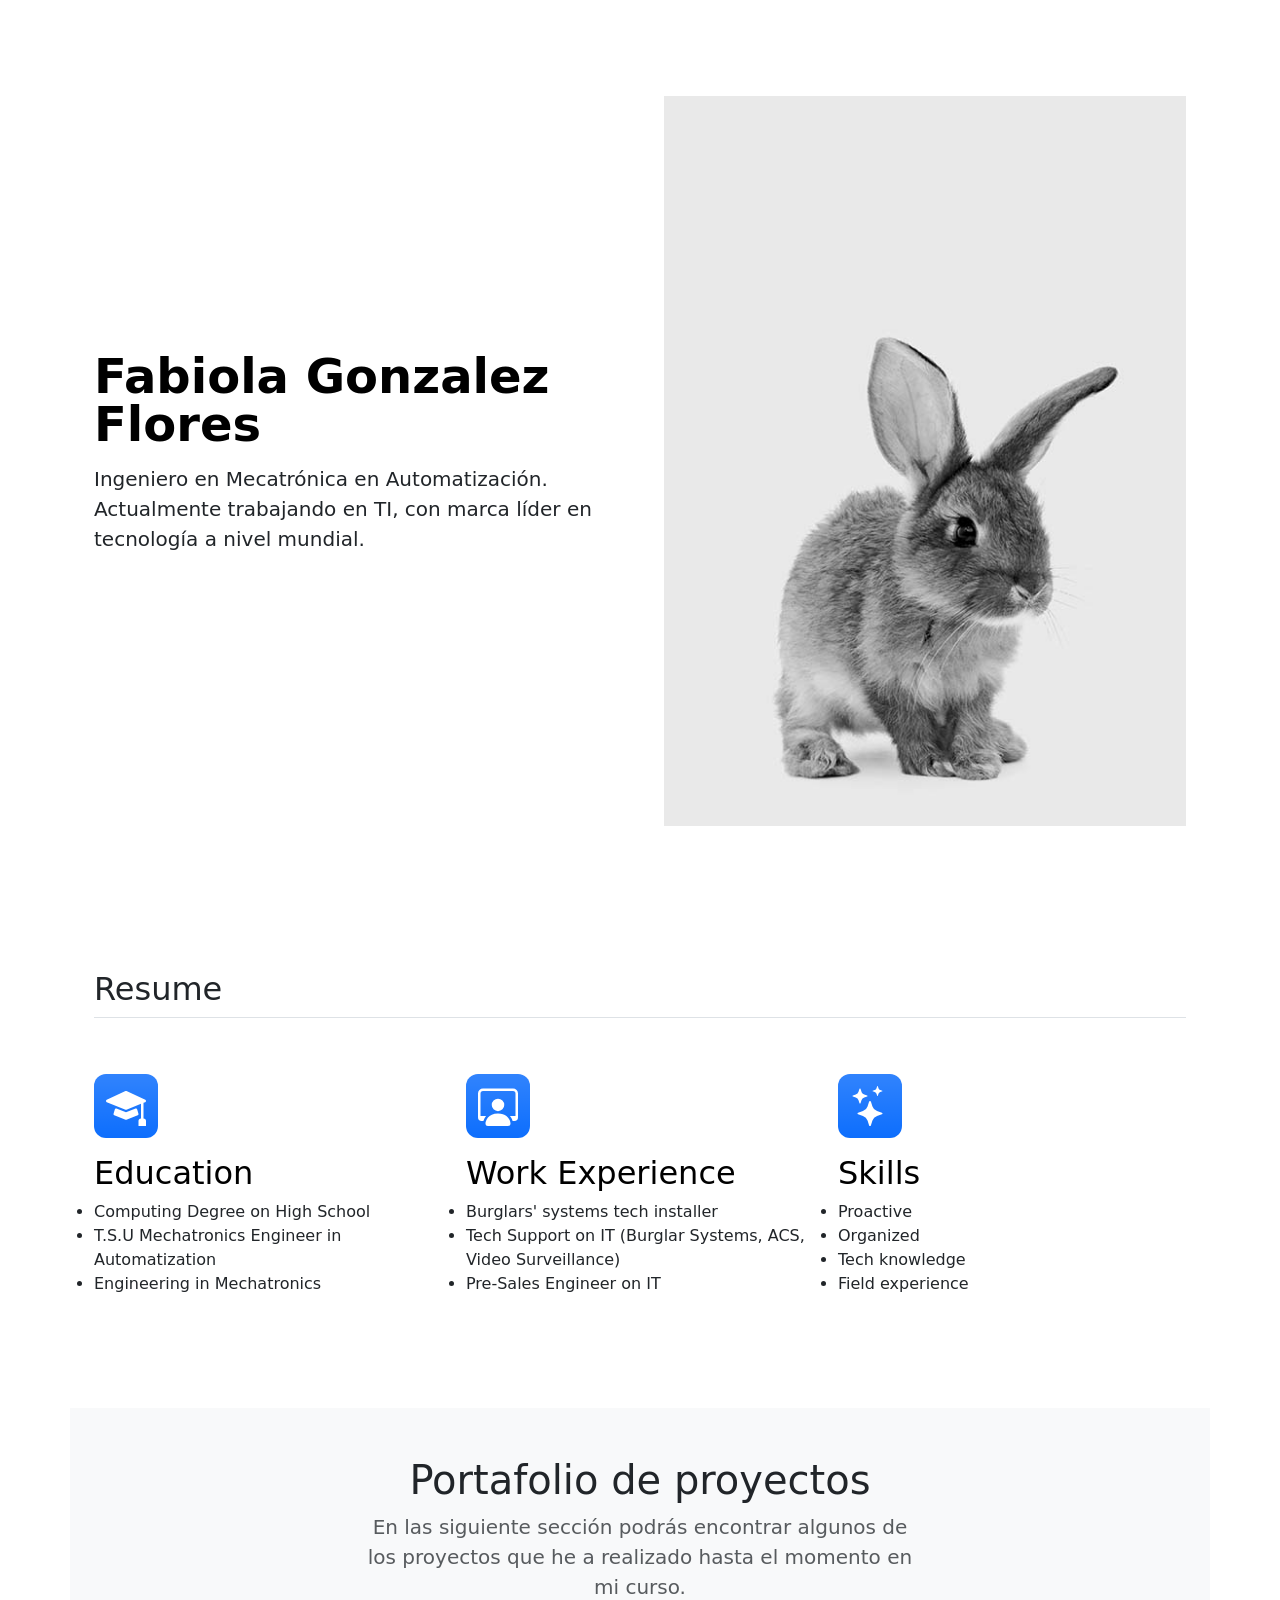
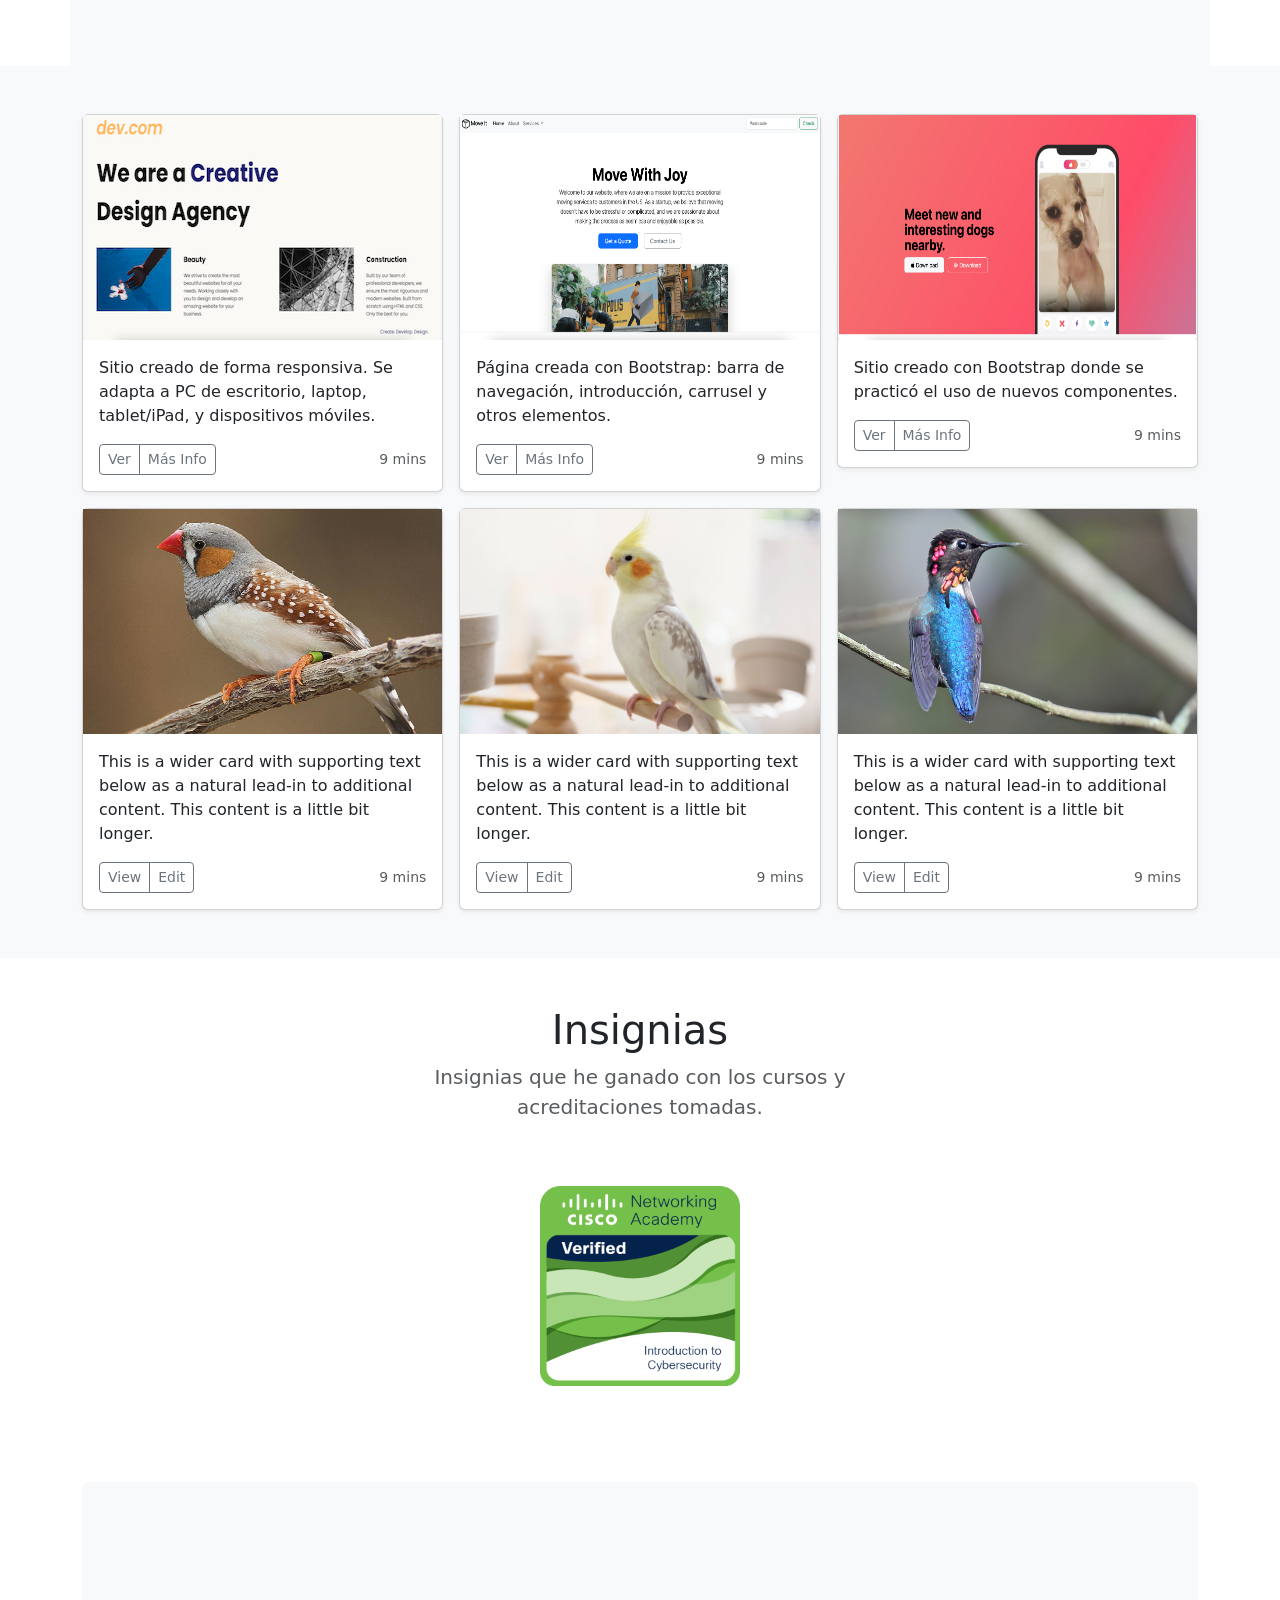
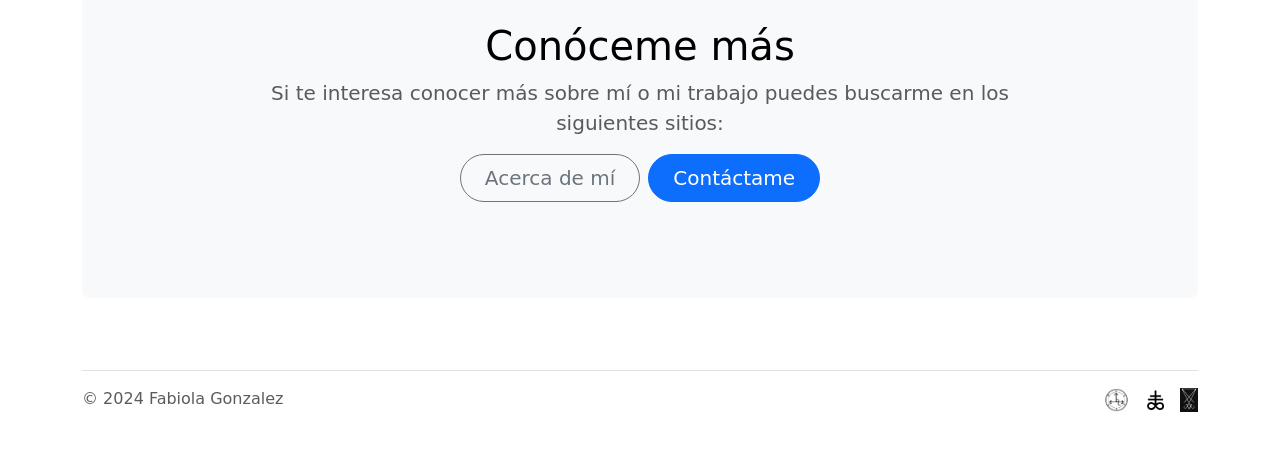
==== index.html @ 9c0a503d "Add files via upload" ====
<!DOCTYPE html>
<html lang="en">
<head>
    <meta charset="UTF-8">
    <meta name="viewport" content="width=device-width, initial-scale=1.0">
    <title>Personal Site</title>
    <link href="https://cdn.jsdelivr.net/npm/bootstrap@5.3.3/dist/css/bootstrap.min.css" rel="stylesheet" integrity="sha384-QWTKZyjpPEjISv5WaRU9OFeRpok6YctnYmDr5pNlyT2bRjXh0JMhjY6hW+ALEwIH" crossorigin="anonymous">
    <link rel="stylesheet" href="./style.css">
</head>
<body>
    <!--A hero section that provides a brief introduction to you and your background.-->
    <div class="container col-xxl-8 px-4 py-5">
        <div class="row flex-lg-row-reverse align-items-center g-5 py-5">
          <div class="col-10 col-sm-8 col-lg-6">
            <img src="./images/little bunny.jpeg" class="d-block mx-lg-auto img-fluid" alt="Bootstrap Themes" width="700" height="500" loading="lazy">
          </div>
          <div class="col-lg-6">
            <h1 class="display-5 fw-bold text-body-emphasis lh-1 mb-3">Fabiola Gonzalez Flores</h1>
            <p class="lead">Ingeniero en Mecatrónica en Automatización. Actualmente trabajando en TI, con marca líder en tecnología a nivel mundial.</p>
           </div>
        </div>
    </div>

    <!--A resume page that lists your education, work experience, skills, and other relevant information-->
    <div class="container px-4 py-5" id="featured-3">
        <h2 class="pb-2 border-bottom">Resume</h2>
        <div class="row g-4 py-5 row-cols-1 row-cols-lg-3">
          <div class="feature col">
            <div class="feature-icon d-inline-flex align-items-center justify-content-center text-bg-primary bg-gradient fs-2 mb-3">
              <svg xmlns="http://www.w3.org/2000/svg" height="40" fill="currentColor" class="bi bi-mortarboard-fill" viewBox="0 0 16 16">
                <path d="M8.211 2.047a.5.5 0 0 0-.422 0l-7.5 3.5a.5.5 0 0 0 .025.917l7.5 3a.5.5 0 0 0 .372 0L14 7.14V13a1 1 0 0 0-1 1v2h3v-2a1 1 0 0 0-1-1V6.739l.686-.275a.5.5 0 0 0 .025-.917z"/>
                <path d="M4.176 9.032a.5.5 0 0 0-.656.327l-.5 1.7a.5.5 0 0 0 .294.605l4.5 1.8a.5.5 0 0 0 .372 0l4.5-1.8a.5.5 0 0 0 .294-.605l-.5-1.7a.5.5 0 0 0-.656-.327L8 10.466z"/>
              </svg>
            </div>
            <h3 class="fs-2 text-body-emphasis">Education</h3>
            <ul>
              <li>Computing Degree on High School</li>
              <li>T.S.U Mechatronics Engineer in Automatization</li>
              <li>Engineering in Mechatronics</li>
            </ul>
          </div>
          <div class="feature col">
            <div class="feature-icon d-inline-flex align-items-center justify-content-center text-bg-primary bg-gradient fs-2 mb-3">
              <svg xmlns="http://www.w3.org/2000/svg" height="40" fill="currentColor" class="bi bi-person-workspace" viewBox="0 0 16 16">
                <path d="M4 16s-1 0-1-1 1-4 5-4 5 3 5 4-1 1-1 1zm4-5.95a2.5 2.5 0 1 0 0-5 2.5 2.5 0 0 0 0 5"/>
                <path d="M2 1a2 2 0 0 0-2 2v9.5A1.5 1.5 0 0 0 1.5 14h.653a5.4 5.4 0 0 1 1.066-2H1V3a1 1 0 0 1 1-1h12a1 1 0 0 1 1 1v9h-2.219c.554.654.89 1.373 1.066 2h.653a1.5 1.5 0 0 0 1.5-1.5V3a2 2 0 0 0-2-2z"/>
              </svg>
            </div>
            <h3 class="fs-2 text-body-emphasis">Work Experience</h3>
            <ul>
              <li>Burglars' systems tech installer</li>
              <li>Tech Support on IT (Burglar Systems, ACS, Video Surveillance)</li>
              <li>Pre-Sales Engineer on IT</li>
            </ul>
          </div>
          <div class="feature col">
            <div class="feature-icon d-inline-flex align-items-center justify-content-center text-bg-primary bg-gradient fs-2 mb-3">
              <svg xmlns="http://www.w3.org/2000/svg" height="40" fill="currentColor" class="bi bi-stars" viewBox="0 0 16 16">
                <path d="M7.657 6.247c.11-.33.576-.33.686 0l.645 1.937a2.89 2.89 0 0 0 1.829 1.828l1.936.645c.33.11.33.576 0 .686l-1.937.645a2.89 2.89 0 0 0-1.828 1.829l-.645 1.936a.361.361 0 0 1-.686 0l-.645-1.937a2.89 2.89 0 0 0-1.828-1.828l-1.937-.645a.361.361 0 0 1 0-.686l1.937-.645a2.89 2.89 0 0 0 1.828-1.828zM3.794 1.148a.217.217 0 0 1 .412 0l.387 1.162c.173.518.579.924 1.097 1.097l1.162.387a.217.217 0 0 1 0 .412l-1.162.387A1.73 1.73 0 0 0 4.593 5.69l-.387 1.162a.217.217 0 0 1-.412 0L3.407 5.69A1.73 1.73 0 0 0 2.31 4.593l-1.162-.387a.217.217 0 0 1 0-.412l1.162-.387A1.73 1.73 0 0 0 3.407 2.31zM10.863.099a.145.145 0 0 1 .274 0l.258.774c.115.346.386.617.732.732l.774.258a.145.145 0 0 1 0 .274l-.774.258a1.16 1.16 0 0 0-.732.732l-.258.774a.145.145 0 0 1-.274 0l-.258-.774a1.16 1.16 0 0 0-.732-.732L9.1 2.137a.145.145 0 0 1 0-.274l.774-.258c.346-.115.617-.386.732-.732z"/>
              </svg>
            </div>
            <h3 class="fs-2 text-body-emphasis">Skills</h3>
            <ul>
              <li>Proactive</li>
              <li>Organized</li>
              <li>Tech knowledge</li>
              <li>Field experience</li>
            </ul>
          </div>
        </div>
    </div>

    <!--A section that showcases any projects or work that you have done in the past.-->
    <section class="bg-body-tertiary py-5 text-center container">
        <div class="row">
          <div class="col-lg-6 col-md-8 mx-auto">
            <h1 class="fw-light">Portafolio de proyectos</h1>
            <p class="lead text-body-secondary">En las siguiente sección podrás encontrar algunos de los proyectos que he a realizado hasta el momento en mi curso.</p>
          </div>
        </div>
      </section>

      <div class="album py-5 bg-body-tertiary">
        
        <div class="container">
          <div class="row row-cols-1 row-cols-sm-2 row-cols-md-3 g-3">
            <div class="col">
              <div class="card shadow-sm">
                <img src="./images/project1.png" alt="website 1" height="225">
                <div class="card-body">
                  <p class="card-text">Sitio creado de forma responsiva. Se adapta a PC de escritorio, laptop, tablet/iPad, y dispositivos móviles.</p>
                  <div class="d-flex justify-content-between align-items-center">
                    <div class="btn-group">
                      <button type="button" class="btn btn-sm btn-outline-secondary"><a class="link-secondary link-underline-opacity-0" href="../8.4 Web Design Agency Project/index.html" target="_blank">Ver</a></button>
                      <button type="button" class="btn btn-sm btn-outline-secondary">Más Info</button>
                    </div>
                    <small class="text-body-secondary">9 mins</small>
                  </div>
                </div>
              </div>
            </div>
            <div class="col">
              <div class="card shadow-sm">
                <img src="./images/project2.png" alt="website 2" height="225">
                <div class="card-body">
                  <p class="card-text">Página creada con Bootstrap: barra de navegación, introducción, carrusel y otros elementos.</p>
                  <div class="d-flex justify-content-between align-items-center">
                    <div class="btn-group">
                      <button type="button" class="btn btn-sm btn-outline-secondary"><a class="link-secondary link-underline-opacity-0" href="../11.2 Bootstrap Components/index.html" target="_blank">Ver</a></button>
                      <button type="button" class="btn btn-sm btn-outline-secondary">Más Info</button>
                    </div>
                    <small class="text-body-secondary">9 mins</small>
                  </div>
                </div>
              </div>
            </div>
            <div class="col">
              <div class="card shadow-sm">
                <img src="./images/project3.png" alt="website 3" height="225">
                <div class="card-body">
                  <p class="card-text">Sitio creado con Bootstrap donde se practicó el uso de nuevos componentes.</p>
                  <div class="d-flex justify-content-between align-items-center">
                    <div class="btn-group">
                      <button type="button" class="btn btn-sm btn-outline-secondary"><a class="link-secondary link-underline-opacity-0" href="../11.3 TinDog Project/index.html" target="_blank">Ver</a></button>
                      <button type="button" class="btn btn-sm btn-outline-secondary">Más Info</button>
                    </div>
                    <small class="text-body-secondary">9 mins</small>
                  </div>
                </div>
              </div>
            </div>
    
            <div class="col">
              <div class="card shadow-sm">
                <img src="./images/birdie1.jpg" alt="little bird" height="225">
                <div class="card-body">
                  <p class="card-text">This is a wider card with supporting text below as a natural lead-in to additional content. This content is a little bit longer.</p>
                  <div class="d-flex justify-content-between align-items-center">
                    <div class="btn-group">
                      <button type="button" class="btn btn-sm btn-outline-secondary">View</button>
                      <button type="button" class="btn btn-sm btn-outline-secondary">Edit</button>
                    </div>
                    <small class="text-body-secondary">9 mins</small>
                  </div>
                </div>
              </div>
            </div>
            <div class="col">
              <div class="card shadow-sm">
                <img src="./images/birdie2.jpeg" alt="little bird pic 2" height="225">
                <div class="card-body">
                  <p class="card-text">This is a wider card with supporting text below as a natural lead-in to additional content. This content is a little bit longer.</p>
                  <div class="d-flex justify-content-between align-items-center">
                    <div class="btn-group">
                      <button type="button" class="btn btn-sm btn-outline-secondary">View</button>
                      <button type="button" class="btn btn-sm btn-outline-secondary">Edit</button>
                    </div>
                    <small class="text-body-secondary">9 mins</small>
                  </div>
                </div>
              </div>
            </div>
            <div class="col">
              <div class="card shadow-sm">
                <img src="./images/birdie3.jpeg" alt="little bird pic 3" height="225">
                <div class="card-body">
                  <p class="card-text">This is a wider card with supporting text below as a natural lead-in to additional content. This content is a little bit longer.</p>
                  <div class="d-flex justify-content-between align-items-center">
                    <div class="btn-group">
                      <button type="button" class="btn btn-sm btn-outline-secondary">View</button>
                      <button type="button" class="btn btn-sm btn-outline-secondary">Edit</button>
                    </div>
                    <small class="text-body-secondary">9 mins</small>
                  </div>
                </div>
              </div>
            </div>
          </div>
        </div>
      </div>


    <!--Badges-->
    <section class="pt-5 text-center container">
      <div class="row">
        <div class="col-lg-6 col-md-8 mx-auto">
          <h1 class="fw-light">Insignias</h1>
          <p class="lead text-body-secondary">Insignias que he ganado con los cursos y acreditaciones tomadas.</p>
        </div>
      </div>
    </section>

    <div class="container d-flex gap-2 justify-content-center py-5">
        <img src="./images/introduction-to-cybersecurity.png" alt="cybersecurity badge" height="200" class="px-3">
        <!--Example of original
        <span class="badge d-flex align-items-center p-1 pe-2 text-secondary-emphasis bg-secondary-subtle border border-secondary-subtle rounded-pill">
          <img class="rounded-circle me-1" width="24" height="24" src="https://github.com/mdo.png" alt="">Secondary
        </span>
        <span class="badge d-flex align-items-center p-1 pe-2 text-success-emphasis bg-success-subtle border border-success-subtle rounded-pill">
          <img class="rounded-circle me-1" width="24" height="24" src="https://github.com/mdo.png" alt="">Success
        </span>
        <span class="badge d-flex align-items-center p-1 pe-2 text-danger-emphasis bg-danger-subtle border border-danger-subtle rounded-pill">
          <img class="rounded-circle me-1" width="24" height="24" src="https://github.com/mdo.png" alt="">Danger
        </span>
        <span class="badge d-flex align-items-center p-1 pe-2 text-warning-emphasis bg-warning-subtle border border-warning-subtle rounded-pill">
          <img class="rounded-circle me-1" width="24" height="24" src="https://github.com/mdo.png" alt="">Warning
        </span>
        <span class="badge d-flex align-items-center p-1 pe-2 text-info-emphasis bg-info-subtle border border-info-subtle rounded-pill">
          <img class="rounded-circle me-1" width="24" height="24" src="https://github.com/mdo.png" alt="">Info
        </span>
        <span class="badge d-flex align-items-center p-1 pe-2 text-dark-emphasis bg-light-subtle border border-dark-subtle rounded-pill">
          <img class="rounded-circle me-1" width="24" height="24" src="https://github.com/mdo.png" alt="">Light
        </span>
        <span class="badge d-flex align-items-center p-1 pe-2 text-dark-emphasis bg-dark-subtle border border-dark-subtle rounded-pill">
          <img class="rounded-circle me-1" width="24" height="24" src="https://github.com/mdo.png" alt="">Dark
        </span>-->
      </div>
    <!--An about me section that provides additional information about you and your interests.-->
    <!--A contact me section that includes information for users to get in touch with you.-->
    <div class="container py-5">
        <div class="pb-5 text-center bg-body-tertiary rounded-3">
          <svg class="bi mt-4 mb-3" style="color: var(--bs-indigo);" width="100" height="100"><use xlink:href="#bootstrap"></use></svg>
          <h1 class="text-body-emphasis">Conóceme más</h1>
          <p class="col-lg-8 mx-auto fs-5 text-muted">
            Si te interesa conocer más sobre mí o mi trabajo puedes buscarme en los siguientes sitios:
          </p>
          <div class="d-inline-flex gap-2 mb-5">
            <a class="d-inline-flex align-items-center btn btn-outline-secondary btn-lg px-4 rounded-pill" type="button" href="./aboutme.html" target="_blank">
              Acerca de mí
            </a>
            <a class="btn btn-primary btn-lg px-4 rounded-pill" type="button" href="./contact.html" target="_blank">
              Contáctame
            </a>
          </div>
        </div>
      </div>
    
    <!--Footer-->
    <div class="container">
        <footer class="d-flex flex-wrap justify-content-between align-items-center py-3 my-4 border-top">
          <div class="col-md-4 d-flex align-items-center">
            <span class="mb-3 mb-md-0 text-body-secondary">© 2024 Fabiola Gonzalez</span>
          </div>
      
          <ul class="nav col-md-4 justify-content-end list-unstyled d-flex">
            <li class="ms-3"><a class="text-body-secondary" href="#"><img src="./images/lilith.jpeg" alt="" height="24"></a></li>
            <li class="ms-3"><a class="text-body-secondary" href="#"><img src="./images/leviathan.jpeg" alt="" height="24"></a></li>
            <li class="ms-3"><a class="text-body-secondary" href="#"><img src="./images/lucifer.jpeg" alt="" height="24"></a></li>
          </ul>
        </footer>
      </div>

    <script src="https://cdn.jsdelivr.net/npm/bootstrap@5.3.3/dist/js/bootstrap.bundle.min.js" integrity="sha384-YvpcrYf0tY3lHB60NNkmXc5s9fDVZLESaAA55NDzOxhy9GkcIdslK1eN7N6jIeHz" crossorigin="anonymous"></script>
</body>
</html>
---- style.css ----
.feature-icon {
    width: 4rem;
    height: 4rem;
    border-radius: .75rem;
}
.cover-container {
    max-width: 42em;
}
.nav-masthead .active {
    color: #fff;
    border-bottom-color: #fff;
}
.nav-masthead .nav-link + .nav-link {
    margin-left: 1rem;
}
.nav-masthead .nav-link {
    color: rgba(255, 255, 255, .5);
    border-bottom: .25rem solid transparent;
}
.fw-bold {
    font-weight: 700 !important;
}
ul {
    padding: 0%;
}

@media (max-width: 992px){
    .container {
      width: 820px;
      justify-content: center;
      grid-template-columns: 410px 410px;
    }
    .row {
        justify-content: center;
    }
    h1, h2, h3, p, li {
        text-align: center;
    }
    li {
        list-style: none;
    }
    .d-inline-flex {
        justify-content: center;
    }
  } 
  @media (max-width: 576px){
    .container {
      width: 500px;
      justify-content: center;
      grid-template-columns: 410px 410px;
    }
    .row {
        justify-content: center;
    }
    h1, h2, h3, p, li {
        text-align: center;
    }
    li {
        list-style: none;
    }
  } 
/*PENDIENTE
- EL LINK DE HOME
- JUSTIFICAR iconos
- contact me page
- about page
*/
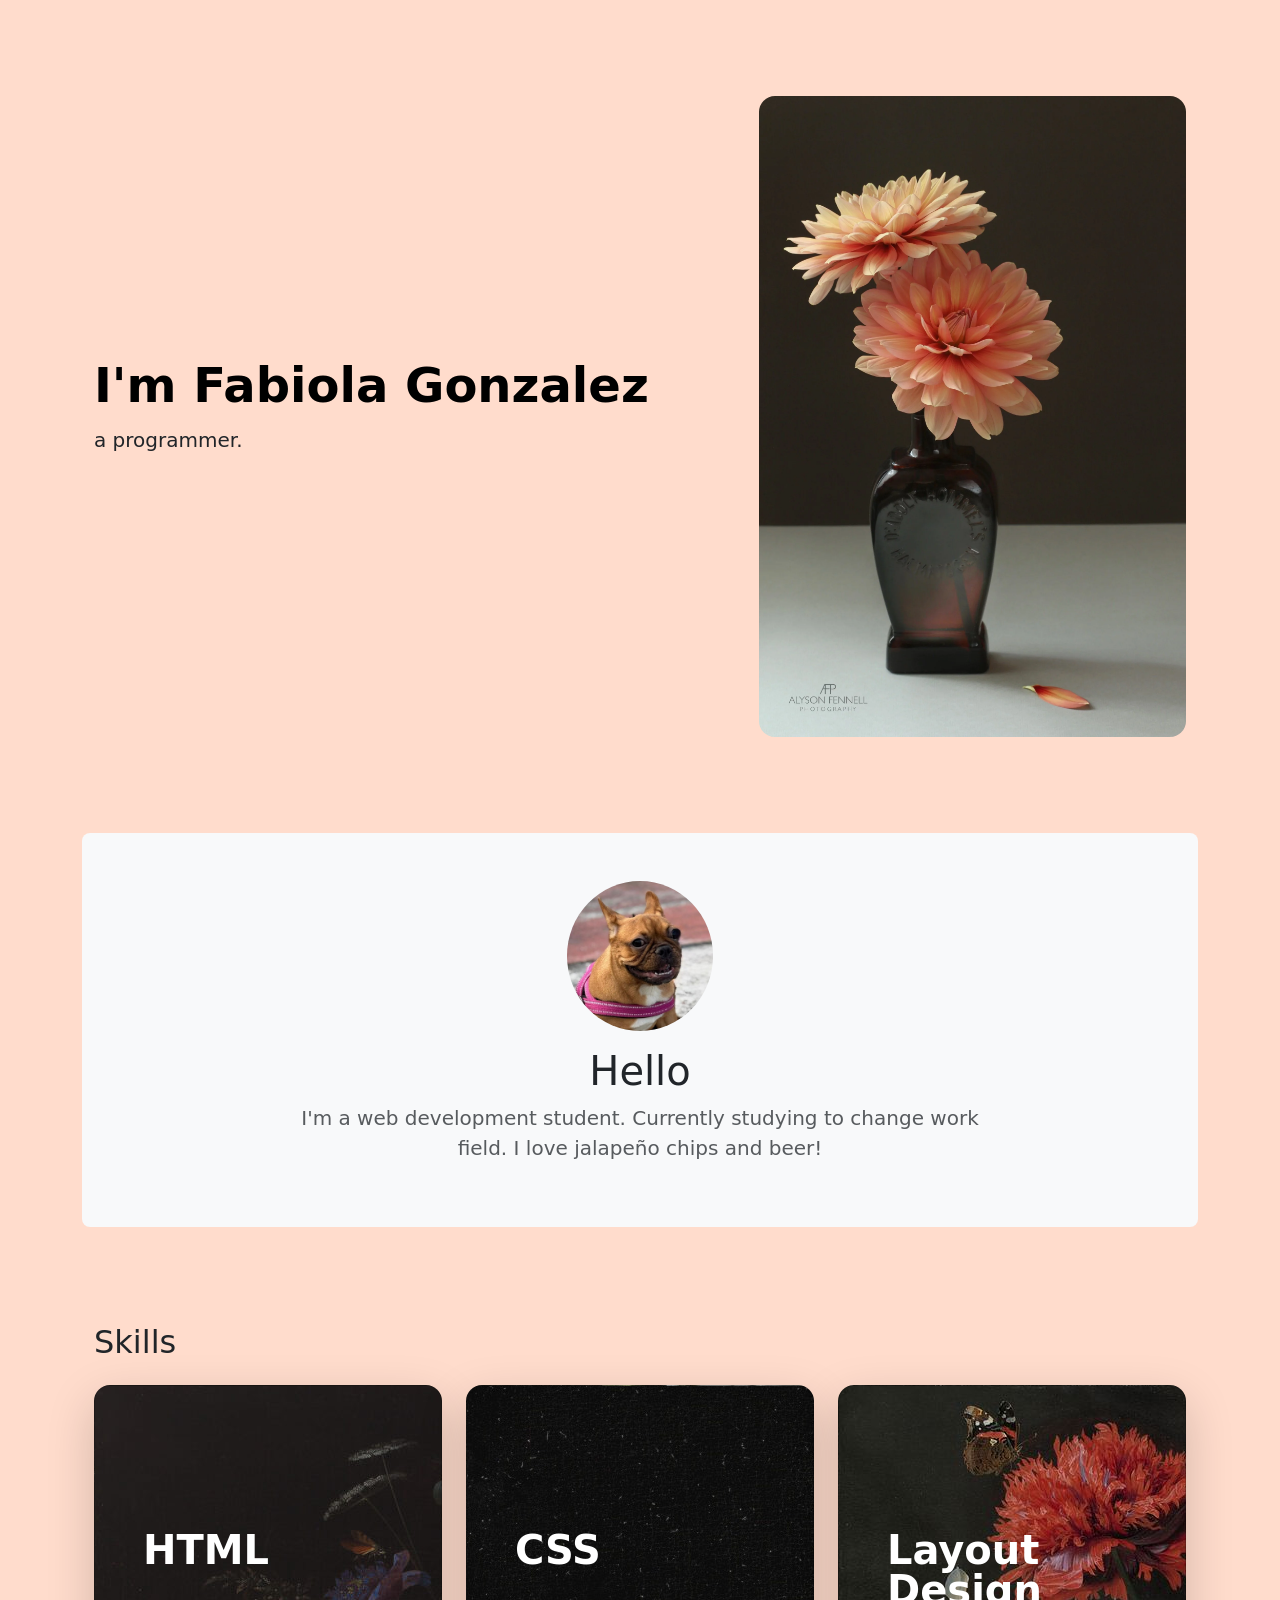
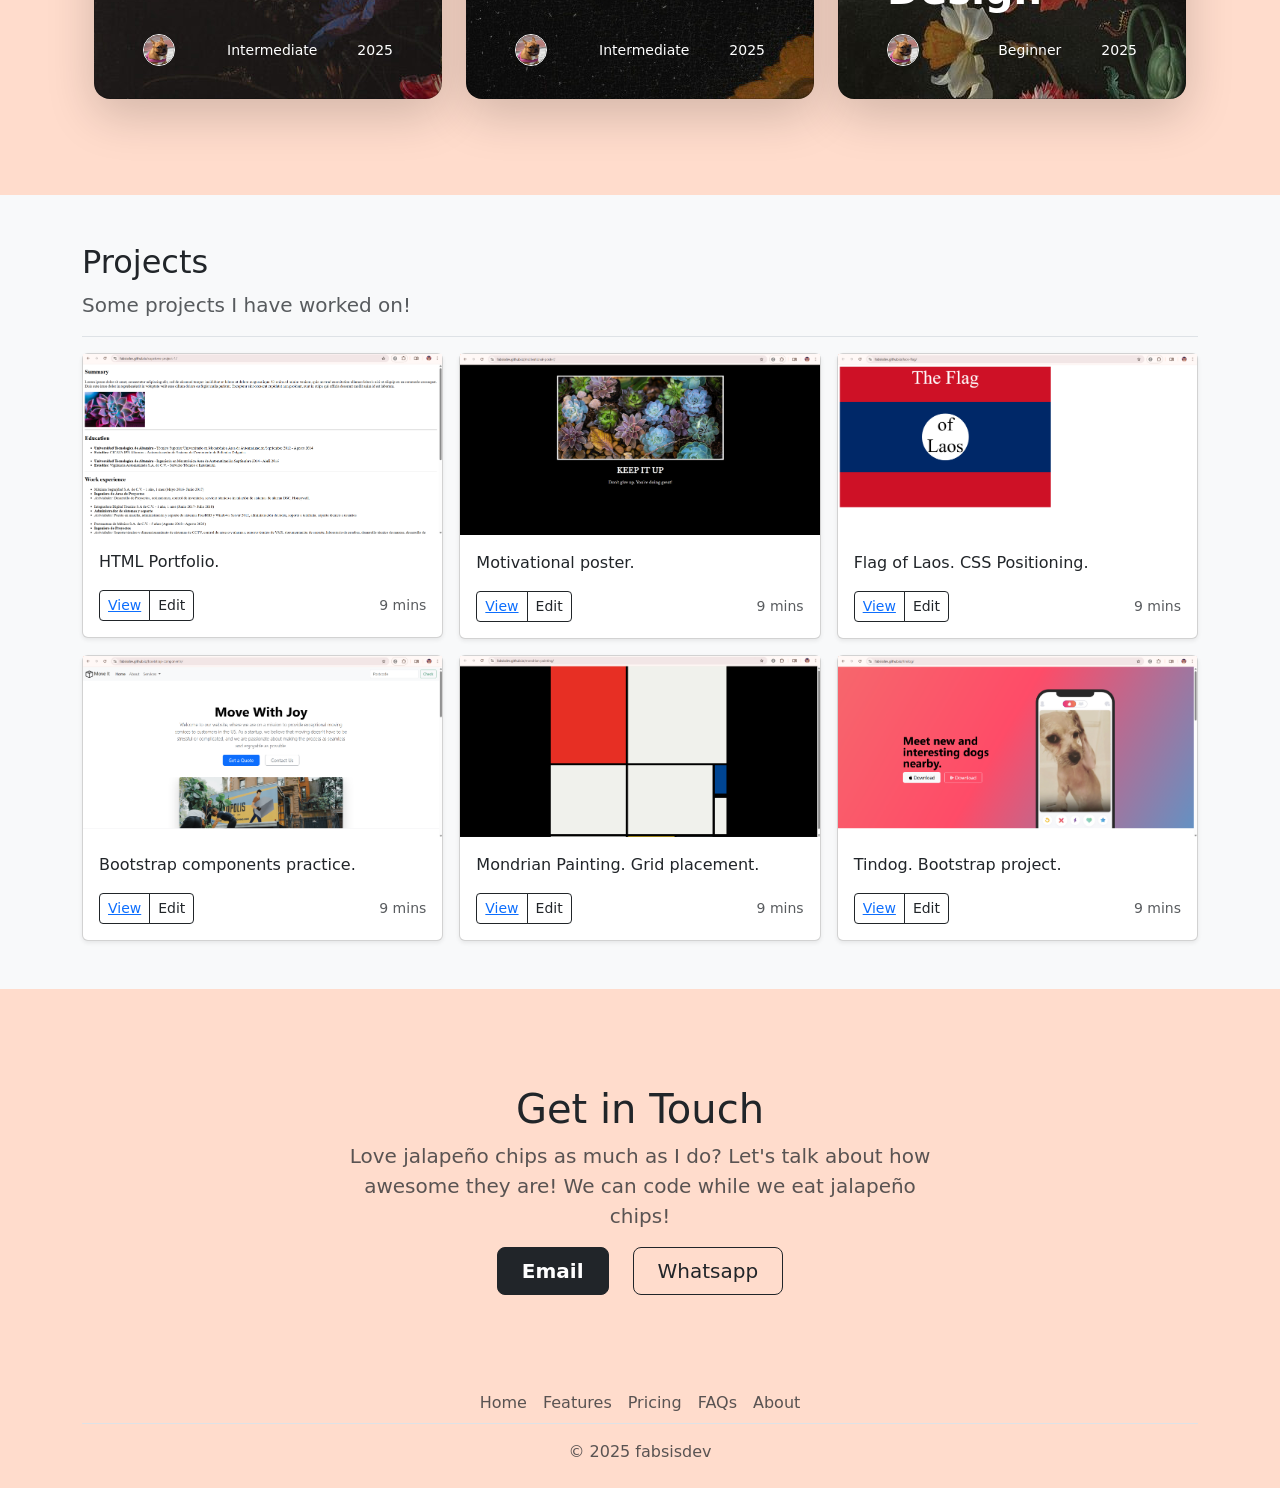
==== commit 0d490b19: "Add files via upload" ====
--- a/index.html
+++ b/index.html
@@ -1,255 +1,228 @@
-<!DOCTYPE html>
-<html lang="en">
-<head>
-    <meta charset="UTF-8">
-    <meta name="viewport" content="width=device-width, initial-scale=1.0">
-    <title>Personal Site</title>
-    <link href="https://cdn.jsdelivr.net/npm/bootstrap@5.3.3/dist/css/bootstrap.min.css" rel="stylesheet" integrity="sha384-QWTKZyjpPEjISv5WaRU9OFeRpok6YctnYmDr5pNlyT2bRjXh0JMhjY6hW+ALEwIH" crossorigin="anonymous">
-    <link rel="stylesheet" href="./style.css">
-</head>
-<body>
-    <!--A hero section that provides a brief introduction to you and your background.-->
-    <div class="container col-xxl-8 px-4 py-5">
-        <div class="row flex-lg-row-reverse align-items-center g-5 py-5">
-          <div class="col-10 col-sm-8 col-lg-6">
-            <img src="./images/little bunny.jpeg" class="d-block mx-lg-auto img-fluid" alt="Bootstrap Themes" width="700" height="500" loading="lazy">
-          </div>
-          <div class="col-lg-6">
-            <h1 class="display-5 fw-bold text-body-emphasis lh-1 mb-3">Fabiola Gonzalez Flores</h1>
-            <p class="lead">Ingeniero en Mecatrónica en Automatización. Actualmente trabajando en TI, con marca líder en tecnología a nivel mundial.</p>
-           </div>
-        </div>
-    </div>
-
-    <!--A resume page that lists your education, work experience, skills, and other relevant information-->
-    <div class="container px-4 py-5" id="featured-3">
-        <h2 class="pb-2 border-bottom">Resume</h2>
-        <div class="row g-4 py-5 row-cols-1 row-cols-lg-3">
-          <div class="feature col">
-            <div class="feature-icon d-inline-flex align-items-center justify-content-center text-bg-primary bg-gradient fs-2 mb-3">
-              <svg xmlns="http://www.w3.org/2000/svg" height="40" fill="currentColor" class="bi bi-mortarboard-fill" viewBox="0 0 16 16">
-                <path d="M8.211 2.047a.5.5 0 0 0-.422 0l-7.5 3.5a.5.5 0 0 0 .025.917l7.5 3a.5.5 0 0 0 .372 0L14 7.14V13a1 1 0 0 0-1 1v2h3v-2a1 1 0 0 0-1-1V6.739l.686-.275a.5.5 0 0 0 .025-.917z"/>
-                <path d="M4.176 9.032a.5.5 0 0 0-.656.327l-.5 1.7a.5.5 0 0 0 .294.605l4.5 1.8a.5.5 0 0 0 .372 0l4.5-1.8a.5.5 0 0 0 .294-.605l-.5-1.7a.5.5 0 0 0-.656-.327L8 10.466z"/>
-              </svg>
-            </div>
-            <h3 class="fs-2 text-body-emphasis">Education</h3>
-            <ul>
-              <li>Computing Degree on High School</li>
-              <li>T.S.U Mechatronics Engineer in Automatization</li>
-              <li>Engineering in Mechatronics</li>
-            </ul>
-          </div>
-          <div class="feature col">
-            <div class="feature-icon d-inline-flex align-items-center justify-content-center text-bg-primary bg-gradient fs-2 mb-3">
-              <svg xmlns="http://www.w3.org/2000/svg" height="40" fill="currentColor" class="bi bi-person-workspace" viewBox="0 0 16 16">
-                <path d="M4 16s-1 0-1-1 1-4 5-4 5 3 5 4-1 1-1 1zm4-5.95a2.5 2.5 0 1 0 0-5 2.5 2.5 0 0 0 0 5"/>
-                <path d="M2 1a2 2 0 0 0-2 2v9.5A1.5 1.5 0 0 0 1.5 14h.653a5.4 5.4 0 0 1 1.066-2H1V3a1 1 0 0 1 1-1h12a1 1 0 0 1 1 1v9h-2.219c.554.654.89 1.373 1.066 2h.653a1.5 1.5 0 0 0 1.5-1.5V3a2 2 0 0 0-2-2z"/>
-              </svg>
-            </div>
-            <h3 class="fs-2 text-body-emphasis">Work Experience</h3>
-            <ul>
-              <li>Burglars' systems tech installer</li>
-              <li>Tech Support on IT (Burglar Systems, ACS, Video Surveillance)</li>
-              <li>Pre-Sales Engineer on IT</li>
-            </ul>
-          </div>
-          <div class="feature col">
-            <div class="feature-icon d-inline-flex align-items-center justify-content-center text-bg-primary bg-gradient fs-2 mb-3">
-              <svg xmlns="http://www.w3.org/2000/svg" height="40" fill="currentColor" class="bi bi-stars" viewBox="0 0 16 16">
-                <path d="M7.657 6.247c.11-.33.576-.33.686 0l.645 1.937a2.89 2.89 0 0 0 1.829 1.828l1.936.645c.33.11.33.576 0 .686l-1.937.645a2.89 2.89 0 0 0-1.828 1.829l-.645 1.936a.361.361 0 0 1-.686 0l-.645-1.937a2.89 2.89 0 0 0-1.828-1.828l-1.937-.645a.361.361 0 0 1 0-.686l1.937-.645a2.89 2.89 0 0 0 1.828-1.828zM3.794 1.148a.217.217 0 0 1 .412 0l.387 1.162c.173.518.579.924 1.097 1.097l1.162.387a.217.217 0 0 1 0 .412l-1.162.387A1.73 1.73 0 0 0 4.593 5.69l-.387 1.162a.217.217 0 0 1-.412 0L3.407 5.69A1.73 1.73 0 0 0 2.31 4.593l-1.162-.387a.217.217 0 0 1 0-.412l1.162-.387A1.73 1.73 0 0 0 3.407 2.31zM10.863.099a.145.145 0 0 1 .274 0l.258.774c.115.346.386.617.732.732l.774.258a.145.145 0 0 1 0 .274l-.774.258a1.16 1.16 0 0 0-.732.732l-.258.774a.145.145 0 0 1-.274 0l-.258-.774a1.16 1.16 0 0 0-.732-.732L9.1 2.137a.145.145 0 0 1 0-.274l.774-.258c.346-.115.617-.386.732-.732z"/>
-              </svg>
-            </div>
-            <h3 class="fs-2 text-body-emphasis">Skills</h3>
-            <ul>
-              <li>Proactive</li>
-              <li>Organized</li>
-              <li>Tech knowledge</li>
-              <li>Field experience</li>
-            </ul>
-          </div>
-        </div>
-    </div>
-
-    <!--A section that showcases any projects or work that you have done in the past.-->
-    <section class="bg-body-tertiary py-5 text-center container">
-        <div class="row">
-          <div class="col-lg-6 col-md-8 mx-auto">
-            <h1 class="fw-light">Portafolio de proyectos</h1>
-            <p class="lead text-body-secondary">En las siguiente sección podrás encontrar algunos de los proyectos que he a realizado hasta el momento en mi curso.</p>
-          </div>
-        </div>
-      </section>
-
-      <div class="album py-5 bg-body-tertiary">
-        
-        <div class="container">
-          <div class="row row-cols-1 row-cols-sm-2 row-cols-md-3 g-3">
-            <div class="col">
-              <div class="card shadow-sm">
-                <img src="./images/project1.png" alt="website 1" height="225">
-                <div class="card-body">
-                  <p class="card-text">Sitio creado de forma responsiva. Se adapta a PC de escritorio, laptop, tablet/iPad, y dispositivos móviles.</p>
-                  <div class="d-flex justify-content-between align-items-center">
-                    <div class="btn-group">
-                      <button type="button" class="btn btn-sm btn-outline-secondary"><a class="link-secondary link-underline-opacity-0" href="../8.4 Web Design Agency Project/index.html" target="_blank">Ver</a></button>
-                      <button type="button" class="btn btn-sm btn-outline-secondary">Más Info</button>
-                    </div>
-                    <small class="text-body-secondary">9 mins</small>
-                  </div>
-                </div>
-              </div>
-            </div>
-            <div class="col">
-              <div class="card shadow-sm">
-                <img src="./images/project2.png" alt="website 2" height="225">
-                <div class="card-body">
-                  <p class="card-text">Página creada con Bootstrap: barra de navegación, introducción, carrusel y otros elementos.</p>
-                  <div class="d-flex justify-content-between align-items-center">
-                    <div class="btn-group">
-                      <button type="button" class="btn btn-sm btn-outline-secondary"><a class="link-secondary link-underline-opacity-0" href="../11.2 Bootstrap Components/index.html" target="_blank">Ver</a></button>
-                      <button type="button" class="btn btn-sm btn-outline-secondary">Más Info</button>
-                    </div>
-                    <small class="text-body-secondary">9 mins</small>
-                  </div>
-                </div>
-              </div>
-            </div>
-            <div class="col">
-              <div class="card shadow-sm">
-                <img src="./images/project3.png" alt="website 3" height="225">
-                <div class="card-body">
-                  <p class="card-text">Sitio creado con Bootstrap donde se practicó el uso de nuevos componentes.</p>
-                  <div class="d-flex justify-content-between align-items-center">
-                    <div class="btn-group">
-                      <button type="button" class="btn btn-sm btn-outline-secondary"><a class="link-secondary link-underline-opacity-0" href="../11.3 TinDog Project/index.html" target="_blank">Ver</a></button>
-                      <button type="button" class="btn btn-sm btn-outline-secondary">Más Info</button>
-                    </div>
-                    <small class="text-body-secondary">9 mins</small>
-                  </div>
-                </div>
-              </div>
-            </div>
-    
-            <div class="col">
-              <div class="card shadow-sm">
-                <img src="./images/birdie1.jpg" alt="little bird" height="225">
-                <div class="card-body">
-                  <p class="card-text">This is a wider card with supporting text below as a natural lead-in to additional content. This content is a little bit longer.</p>
-                  <div class="d-flex justify-content-between align-items-center">
-                    <div class="btn-group">
-                      <button type="button" class="btn btn-sm btn-outline-secondary">View</button>
-                      <button type="button" class="btn btn-sm btn-outline-secondary">Edit</button>
-                    </div>
-                    <small class="text-body-secondary">9 mins</small>
-                  </div>
-                </div>
-              </div>
-            </div>
-            <div class="col">
-              <div class="card shadow-sm">
-                <img src="./images/birdie2.jpeg" alt="little bird pic 2" height="225">
-                <div class="card-body">
-                  <p class="card-text">This is a wider card with supporting text below as a natural lead-in to additional content. This content is a little bit longer.</p>
-                  <div class="d-flex justify-content-between align-items-center">
-                    <div class="btn-group">
-                      <button type="button" class="btn btn-sm btn-outline-secondary">View</button>
-                      <button type="button" class="btn btn-sm btn-outline-secondary">Edit</button>
-                    </div>
-                    <small class="text-body-secondary">9 mins</small>
-                  </div>
-                </div>
-              </div>
-            </div>
-            <div class="col">
-              <div class="card shadow-sm">
-                <img src="./images/birdie3.jpeg" alt="little bird pic 3" height="225">
-                <div class="card-body">
-                  <p class="card-text">This is a wider card with supporting text below as a natural lead-in to additional content. This content is a little bit longer.</p>
-                  <div class="d-flex justify-content-between align-items-center">
-                    <div class="btn-group">
-                      <button type="button" class="btn btn-sm btn-outline-secondary">View</button>
-                      <button type="button" class="btn btn-sm btn-outline-secondary">Edit</button>
-                    </div>
-                    <small class="text-body-secondary">9 mins</small>
-                  </div>
-                </div>
-              </div>
-            </div>
-          </div>
-        </div>
-      </div>
-
-
-    <!--Badges-->
-    <section class="pt-5 text-center container">
-      <div class="row">
-        <div class="col-lg-6 col-md-8 mx-auto">
-          <h1 class="fw-light">Insignias</h1>
-          <p class="lead text-body-secondary">Insignias que he ganado con los cursos y acreditaciones tomadas.</p>
-        </div>
-      </div>
-    </section>
-
-    <div class="container d-flex gap-2 justify-content-center py-5">
-        <img src="./images/introduction-to-cybersecurity.png" alt="cybersecurity badge" height="200" class="px-3">
-        <!--Example of original
-        <span class="badge d-flex align-items-center p-1 pe-2 text-secondary-emphasis bg-secondary-subtle border border-secondary-subtle rounded-pill">
-          <img class="rounded-circle me-1" width="24" height="24" src="https://github.com/mdo.png" alt="">Secondary
-        </span>
-        <span class="badge d-flex align-items-center p-1 pe-2 text-success-emphasis bg-success-subtle border border-success-subtle rounded-pill">
-          <img class="rounded-circle me-1" width="24" height="24" src="https://github.com/mdo.png" alt="">Success
-        </span>
-        <span class="badge d-flex align-items-center p-1 pe-2 text-danger-emphasis bg-danger-subtle border border-danger-subtle rounded-pill">
-          <img class="rounded-circle me-1" width="24" height="24" src="https://github.com/mdo.png" alt="">Danger
-        </span>
-        <span class="badge d-flex align-items-center p-1 pe-2 text-warning-emphasis bg-warning-subtle border border-warning-subtle rounded-pill">
-          <img class="rounded-circle me-1" width="24" height="24" src="https://github.com/mdo.png" alt="">Warning
-        </span>
-        <span class="badge d-flex align-items-center p-1 pe-2 text-info-emphasis bg-info-subtle border border-info-subtle rounded-pill">
-          <img class="rounded-circle me-1" width="24" height="24" src="https://github.com/mdo.png" alt="">Info
-        </span>
-        <span class="badge d-flex align-items-center p-1 pe-2 text-dark-emphasis bg-light-subtle border border-dark-subtle rounded-pill">
-          <img class="rounded-circle me-1" width="24" height="24" src="https://github.com/mdo.png" alt="">Light
-        </span>
-        <span class="badge d-flex align-items-center p-1 pe-2 text-dark-emphasis bg-dark-subtle border border-dark-subtle rounded-pill">
-          <img class="rounded-circle me-1" width="24" height="24" src="https://github.com/mdo.png" alt="">Dark
-        </span>-->
-      </div>
-    <!--An about me section that provides additional information about you and your interests.-->
-    <!--A contact me section that includes information for users to get in touch with you.-->
-    <div class="container py-5">
-        <div class="pb-5 text-center bg-body-tertiary rounded-3">
-          <svg class="bi mt-4 mb-3" style="color: var(--bs-indigo);" width="100" height="100"><use xlink:href="#bootstrap"></use></svg>
-          <h1 class="text-body-emphasis">Conóceme más</h1>
-          <p class="col-lg-8 mx-auto fs-5 text-muted">
-            Si te interesa conocer más sobre mí o mi trabajo puedes buscarme en los siguientes sitios:
-          </p>
-          <div class="d-inline-flex gap-2 mb-5">
-            <a class="d-inline-flex align-items-center btn btn-outline-secondary btn-lg px-4 rounded-pill" type="button" href="./aboutme.html" target="_blank">
-              Acerca de mí
-            </a>
-            <a class="btn btn-primary btn-lg px-4 rounded-pill" type="button" href="./contact.html" target="_blank">
-              Contáctame
-            </a>
-          </div>
-        </div>
-      </div>
-    
-    <!--Footer-->
-    <div class="container">
-        <footer class="d-flex flex-wrap justify-content-between align-items-center py-3 my-4 border-top">
-          <div class="col-md-4 d-flex align-items-center">
-            <span class="mb-3 mb-md-0 text-body-secondary">© 2024 Fabiola Gonzalez</span>
-          </div>
-      
-          <ul class="nav col-md-4 justify-content-end list-unstyled d-flex">
-            <li class="ms-3"><a class="text-body-secondary" href="#"><img src="./images/lilith.jpeg" alt="" height="24"></a></li>
-            <li class="ms-3"><a class="text-body-secondary" href="#"><img src="./images/leviathan.jpeg" alt="" height="24"></a></li>
-            <li class="ms-3"><a class="text-body-secondary" href="#"><img src="./images/lucifer.jpeg" alt="" height="24"></a></li>
-          </ul>
-        </footer>
-      </div>
-
-    <script src="https://cdn.jsdelivr.net/npm/bootstrap@5.3.3/dist/js/bootstrap.bundle.min.js" integrity="sha384-YvpcrYf0tY3lHB60NNkmXc5s9fDVZLESaAA55NDzOxhy9GkcIdslK1eN7N6jIeHz" crossorigin="anonymous"></script>
-</body>
+<!DOCTYPE html>
+<html lang="en">
+<head>
+    <meta charset="UTF-8">
+    <meta name="viewport" content="width=device-width, initial-scale=1.0">
+    <title>Personal Website</title>
+    <link href="https://cdn.jsdelivr.net/npm/bootstrap@5.3.7/dist/css/bootstrap.min.css" rel="stylesheet" integrity="sha384-LN+7fdVzj6u52u30Kp6M/trliBMCMKTyK833zpbD+pXdCLuTusPj697FH4R/5mcr" crossorigin="anonymous">
+    <link href="./css/style.css" rel="stylesheet">
+</head>
+<body class="">
+    <!--Header-->
+    <div class="container col-xxl-8 px-4 py-5">
+        <div class="row flex-lg-row-reverse align-items-center g-5 py-5">
+            <div class="col-10 col-sm-8 col-lg-5"> <img src="./assets/images/dahlia.webp" class="rounded-4 mx-lg-auto img-fluid"
+                    alt="Bootstrap Themes" width="700" height="500" loading="lazy"> </div>
+            <div class="col-lg-7">
+                <h1 class="display-5 fw-bold text-body-emphasis lh-1 mb-3">I'm Fabiola Gonzalez</h1>
+                <p class="lead">a programmer.</p>                
+            </div>
+        </div>
+    </div>
+
+    <!--Intro-->
+    <div class="container mb-5">
+        <div class="bg-body-tertiary p-5 text-center rounded-3"> 
+            <img src="./assets/images/mags.jpeg" height="150" class="rounded-circle">
+            <h1 class="contact pt-3">Hello</h1>
+            <p class="col-lg-8 mx-auto lead text-body-secondary">
+                I'm a web development student. Currently studying to change work field. I love jalapeño chips and beer!
+            </p>
+        </div>
+    </div>
+
+    <!--Skills-->
+    <div class="container px-4 py-5" id="custom-cards">
+        <h2 class="fw-light">Skills</h2>
+        <div class="row row-cols-1 row-cols-lg-3 align-items-stretch g-4 pt-3 pb-5">
+            <div class="col">
+                <div class="card card-cover h-100 overflow-hidden text-bg-dark rounded-4 shadow-lg"
+                    style="background-image: url('./assets/images/flowers1.jpg');">
+                    <div class="d-flex flex-column h-100 p-5 pb-3 text-white text-shadow-1">
+                        <h3 class="pt-5 mt-5 mb-4 display-6 lh-1 fw-bold">HTML</h3>
+                        <ul class="d-flex list-unstyled mt-auto">
+                            <li class="me-auto"> <img src="./assets/images/mags.jpeg" alt="Bootstrap" width="32"
+                                    height="32" class="rounded-circle border border-white"> </li>
+                            <li class="d-flex align-items-center me-3"> <svg class="bi me-2" width="1em" height="1em"
+                                    role="img" aria-label="Location">
+                                    <use xlink:href="#geo-fill"></use>
+                                </svg> <small>Intermediate</small> </li>
+                            <li class="d-flex align-items-center"> <svg class="bi me-2" width="1em" height="1em" role="img"
+                                    aria-label="Duration">
+                                    <use xlink:href="#calendar3"></use>
+                                </svg> <small>2025</small> </li>
+                        </ul>
+                    </div>
+                </div>
+            </div>
+            <div class="col">
+                <div class="card card-cover h-100 overflow-hidden text-bg-dark rounded-4 shadow-lg"
+                    style="background-image: url('./assets/images/flowers2.jpg');">
+                    <div class="d-flex flex-column h-100 p-5 pb-3 text-white text-shadow-1">
+                        <h3 class="pt-5 mt-5 mb-4 display-6 lh-1 fw-bold">CSS
+                        </h3>
+                        <ul class="d-flex list-unstyled mt-auto">
+                            <li class="me-auto"> <img src="./assets/images/mags.jpeg" alt="Bootstrap" width="32"
+                                    height="32" class="rounded-circle border border-white"> </li>
+                            <li class="d-flex align-items-center me-3"> <svg class="bi me-2" width="1em" height="1em"
+                                    role="img" aria-label="Location">
+                                    <use xlink:href="#geo-fill"></use>
+                                </svg> <small>Intermediate</small> </li>
+                            <li class="d-flex align-items-center"> <svg class="bi me-2" width="1em" height="1em" role="img"
+                                    aria-label="Duration">
+                                    <use xlink:href="#calendar3"></use>
+                                </svg> <small>2025</small> </li>
+                        </ul>
+                    </div>
+                </div>
+            </div>
+            <div class="col">
+                <div class="card card-cover h-100 overflow-hidden text-bg-dark rounded-4 shadow-lg"
+                    style="background-image: url('./assets/images/flowers3.jpg');">
+                    <div class="d-flex flex-column h-100 p-5 pb-3 text-shadow-1">
+                        <h3 class="pt-5 mt-5 mb-4 display-6 lh-1 fw-bold">Layout Design</h3>
+                        <ul class="d-flex list-unstyled mt-auto">
+                            <li class="me-auto"> <img src="./assets/images/mags.jpeg" alt="Bootstrap" width="32"
+                                    height="32" class="rounded-circle border border-white"> </li>
+                            <li class="d-flex align-items-center me-3"> <svg class="bi me-2" width="1em" height="1em"
+                                    role="img" aria-label="Location">
+                                    <use xlink:href="#geo-fill"></use>
+                                </svg> <small>Beginner</small> </li>
+                            <li class="d-flex align-items-center"> <svg class="bi me-2" width="1em" height="1em" role="img"
+                                    aria-label="Duration">
+                                    <use xlink:href="#calendar3"></use>
+                                </svg> <small>2025</small> </li>
+                        </ul>
+                    </div>
+                </div>
+            </div>
+        </div>
+    </div>
+
+    <!--Projects-->
+    <div class="album py-5 bg-body-tertiary">
+        <div class="container">
+            <h2 class="fw-light">Projects</h2>
+            <p class="lead text-body-secondary border-bottom pb-3">
+                Some projects I have worked on!
+            </p>
+            <div class="row row-cols-1 row-cols-sm-2 row-cols-md-3 g-3">                
+                <div class="col" height="">
+                    <div class="card shadow-sm"> 
+                        <img src="./assets/images/projects/p1.png">
+                        <div class="card-body">
+                            <p class="card-text">HTML Portfolio.</p>
+                            <div class="d-flex justify-content-between align-items-center">
+                                <div class="btn-group"> <button type="button"
+                                        class="btn btn-sm btn-outline-secondary"><a href="https://fabsisdev.github.io/capstone-project-1/" target="_blank">View</a></button> <button type="button"
+                                        class="btn btn-sm btn-outline-secondary">Edit</button> </div> <small
+                                    class="text-body-secondary">9 mins</small>
+                            </div>
+                        </div>
+                    </div>
+                </div>
+                <div class="col">
+                    <div class="card shadow-sm"> 
+                        <img src="./assets/images/projects/p5.png">
+                        <div class="card-body">
+                            <p class="card-text">Motivational poster.</p>
+                            <div class="d-flex justify-content-between align-items-center">
+                                <div class="btn-group"> <button type="button"
+                                        class="btn btn-sm btn-outline-secondary"><a href="https://fabsisdev.github.io/motivational-poster/" target="_blank">View</a></button> <button type="button"
+                                        class="btn btn-sm btn-outline-secondary">Edit</button> </div> <small
+                                    class="text-body-secondary">9 mins</small>
+                            </div>
+                        </div>
+                    </div>
+                </div>
+                <div class="col">
+                    <div class="card shadow-sm">
+                        <img src="./assets/images/projects/p6.png">
+                        <div class="card-body">
+                            <p class="card-text">Flag of Laos. CSS Positioning.</p>
+                            <div class="d-flex justify-content-between align-items-center">
+                                <div class="btn-group"> <button type="button"
+                                        class="btn btn-sm btn-outline-secondary"><a href="https://fabsisdev.github.io/laos-flag/" target="_blank">View</a></button> <button type="button"
+                                        class="btn btn-sm btn-outline-secondary">Edit</button> </div> <small
+                                    class="text-body-secondary">9 mins</small>
+                            </div>
+                        </div>
+                    </div>
+                </div>
+                <div class="col">
+                    <div class="card shadow-sm"> 
+                        <img src="./assets/images/projects/p7.png">
+                        <div class="card-body">
+                            <p class="card-text">Bootstrap components practice.</p>
+                            <div class="d-flex justify-content-between align-items-center">
+                                <div class="btn-group"> <button type="button"
+                                        class="btn btn-sm btn-outline-secondary"><a href="https://fabsisdev.github.io/bootstrap-components/" target="_blank">View</a></button> <button type="button"
+                                        class="btn btn-sm btn-outline-secondary">Edit</button> </div> <small
+                                    class="text-body-secondary">9 mins</small>
+                            </div>
+                        </div>
+                    </div>
+                </div>
+                <div class="col">
+                    <div class="card shadow-sm"> 
+                        <img src="./assets/images/projects/p9.png">
+                        <div class="card-body">
+                            <p class="card-text">Mondrian Painting. Grid placement.</p>
+                            <div class="d-flex justify-content-between align-items-center">
+                                <div class="btn-group"> <button type="button"
+                                        class="btn btn-sm btn-outline-secondary"><a href="https://fabsisdev.github.io/mondrian-painting/" target="_blank">View</a></button> <button type="button"
+                                        class="btn btn-sm btn-outline-secondary">Edit</button> </div> <small
+                                    class="text-body-secondary">9 mins</small>
+                            </div>
+                        </div>
+                    </div>
+                </div>
+                <div class="col">
+                    <div class="card shadow-sm"> 
+                        <img src="./assets/images/projects/p10.png">
+                        <div class="card-body">
+                            <p class="card-text">Tindog. Bootstrap project.</p>
+                            <div class="d-flex justify-content-between align-items-center">
+                                <div class="btn-group"> <button type="button"
+                                        class="btn btn-sm btn-outline-secondary"><a href="https://fabsisdev.github.io/tindog/" target="_blank">View</a></button> <button type="button"
+                                        class="btn btn-sm btn-outline-secondary">Edit</button> </div> <small
+                                    class="text-body-secondary">9 mins</small>
+                            </div>
+                        </div>
+                    </div>
+                </div>
+                
+                
+                
+            </div>
+        </div>
+    </div>
+
+    <!--Contact me-->    
+        <div class="text-secondary px-4 py-5 text-center">
+            <div class="pt-5">
+                <h1 class="contact fw-light">Get in Touch</h1>
+                <div class="col-lg-6 mx-auto">
+                    <p class="lead text-body-secondary">Love jalapeño chips as much as I do? Let's talk about how awesome they are! We can code while we eat jalapeño chips!</p>
+                    <div class="d-grid gap-2 d-sm-flex justify-content-sm-center"> <button type="button"
+                            class="btn btn-primary btn-lg px-4 me-sm-3 fw-bold">Email</button> <button
+                            type="button" class="btn btn-outline-secondary btn-lg px-4">Whatsapp</button> </div>
+                </div>
+            </div>
+        </div>
+    
+    <!--Footer-->
+    <div class="container">
+        <footer class="pt-3 my-4">
+            <ul class="nav justify-content-center border-bottom mb-3">
+                <li class="nav-item"><a href="#" class="nav-link px-2 text-body-secondary">Home</a></li>
+                <li class="nav-item"><a href="#" class="nav-link px-2 text-body-secondary">Features</a></li>
+                <li class="nav-item"><a href="#" class="nav-link px-2 text-body-secondary">Pricing</a></li>
+                <li class="nav-item"><a href="#" class="nav-link px-2 text-body-secondary">FAQs</a></li>
+                <li class="nav-item"><a href="#" class="nav-link px-2 text-body-secondary">About</a></li>
+            </ul>
+            <p class="text-center text-body-secondary">© 2025 fabsisdev</p>
+        </footer>
+    </div>
+</body>
 </html>
--- a/css/style.css
+++ b/css/style.css
@@ -0,0 +1,24 @@
+body{
+    background-color: #FFDCCC;
+}
+h1{
+    color: #FDB7EA;
+}
+.btn-primary, .btn-primary:hover, .btn-primary.btn-primary:active {
+    color: white;
+    border-color: #212529;
+    background-color: #212529;
+}
+
+.contact{
+    color: #212529;
+}
+.btn-outline-secondary{
+    color: #212529;
+    border-color: #212529;
+}
+.btn-outline-secondary:hover {
+    color: white;
+    border-color: #212529;
+    background-color: #212529;
+}
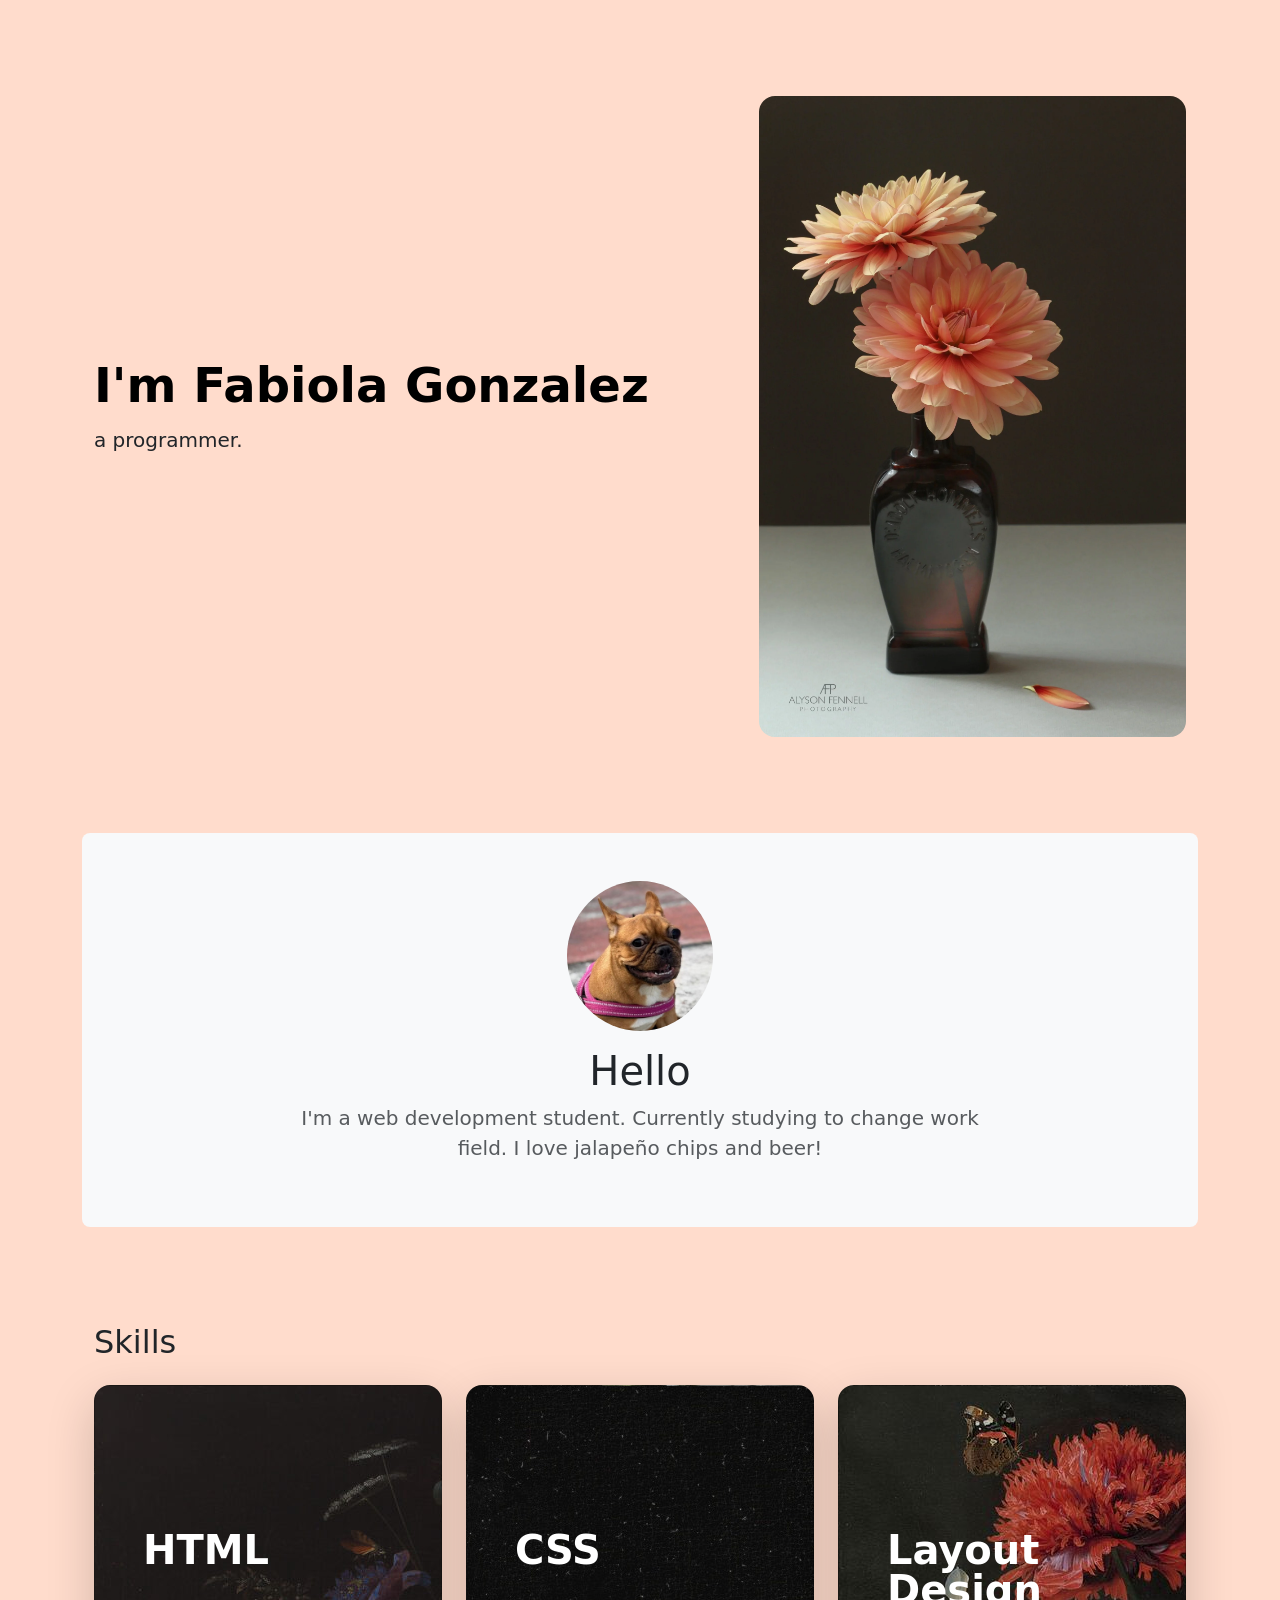
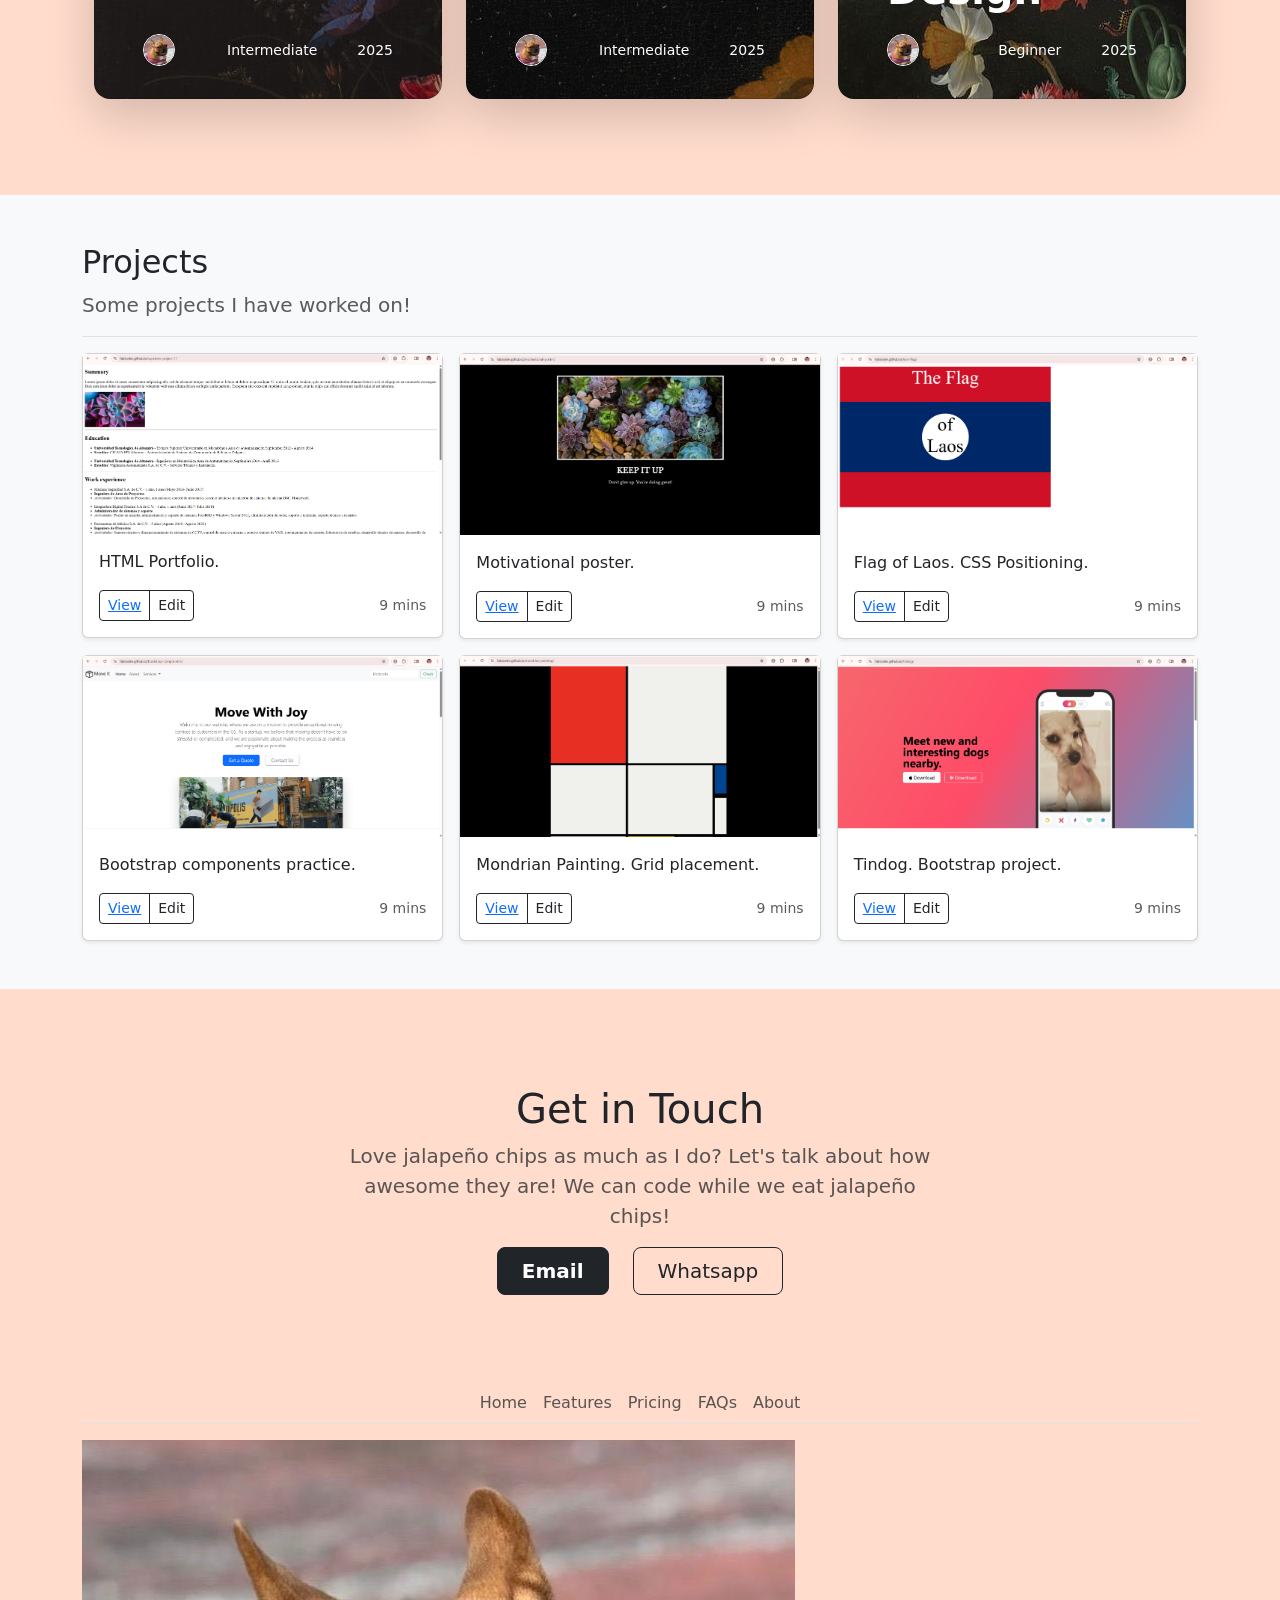
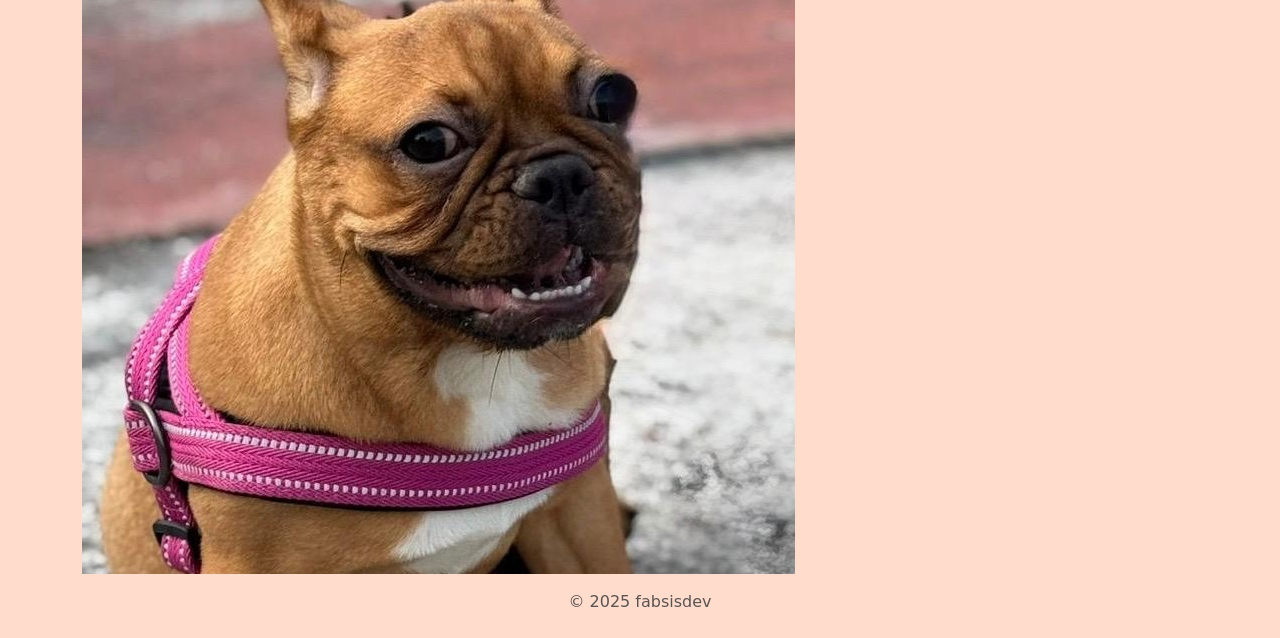
==== commit c80c210a: "Update index.html" ====
--- a/index.html
+++ b/index.html
@@ -221,8 +221,10 @@
                 <li class="nav-item"><a href="#" class="nav-link px-2 text-body-secondary">FAQs</a></li>
                 <li class="nav-item"><a href="#" class="nav-link px-2 text-body-secondary">About</a></li>
             </ul>
+            <img class="mb-3 mags" src="./assets/images/mags.jpeg" alt="mags" />
             <p class="text-center text-body-secondary">© 2025 fabsisdev</p>
         </footer>
     </div>
 </body>
-</html>+
+</html>
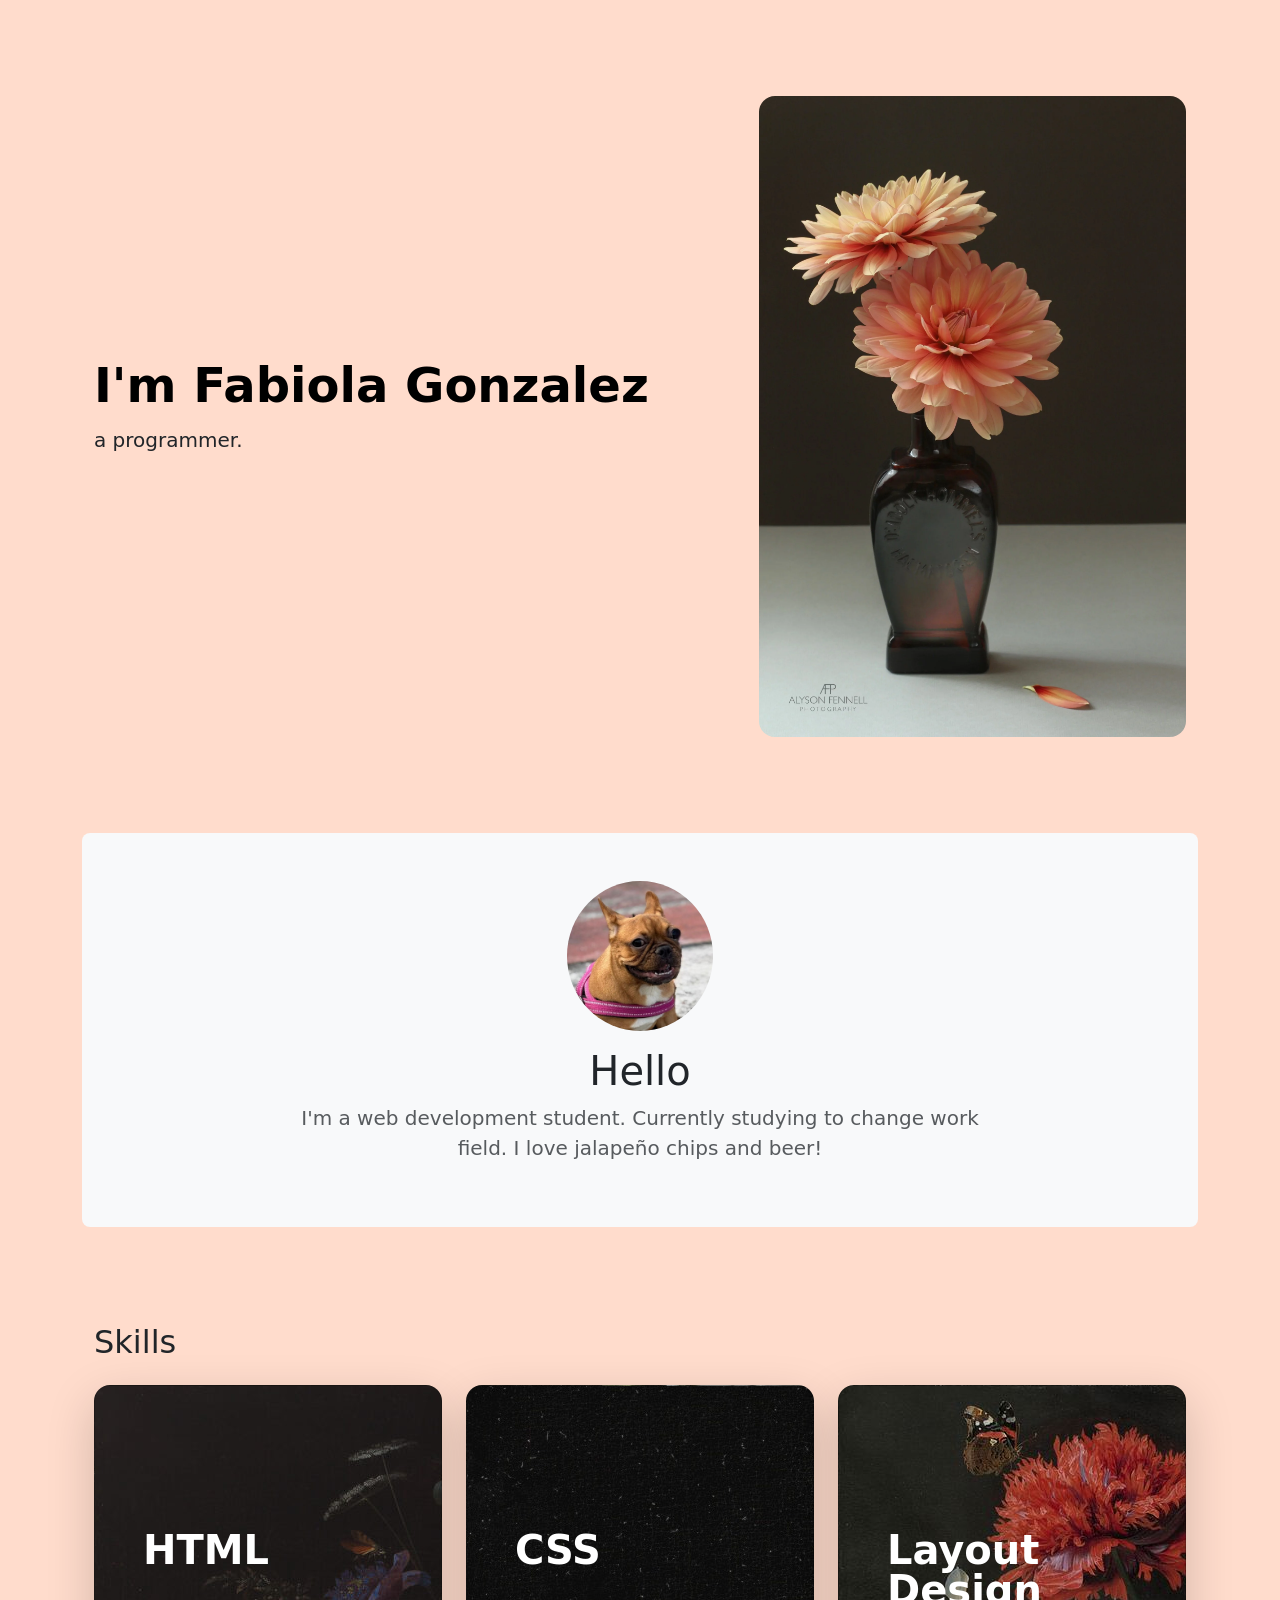
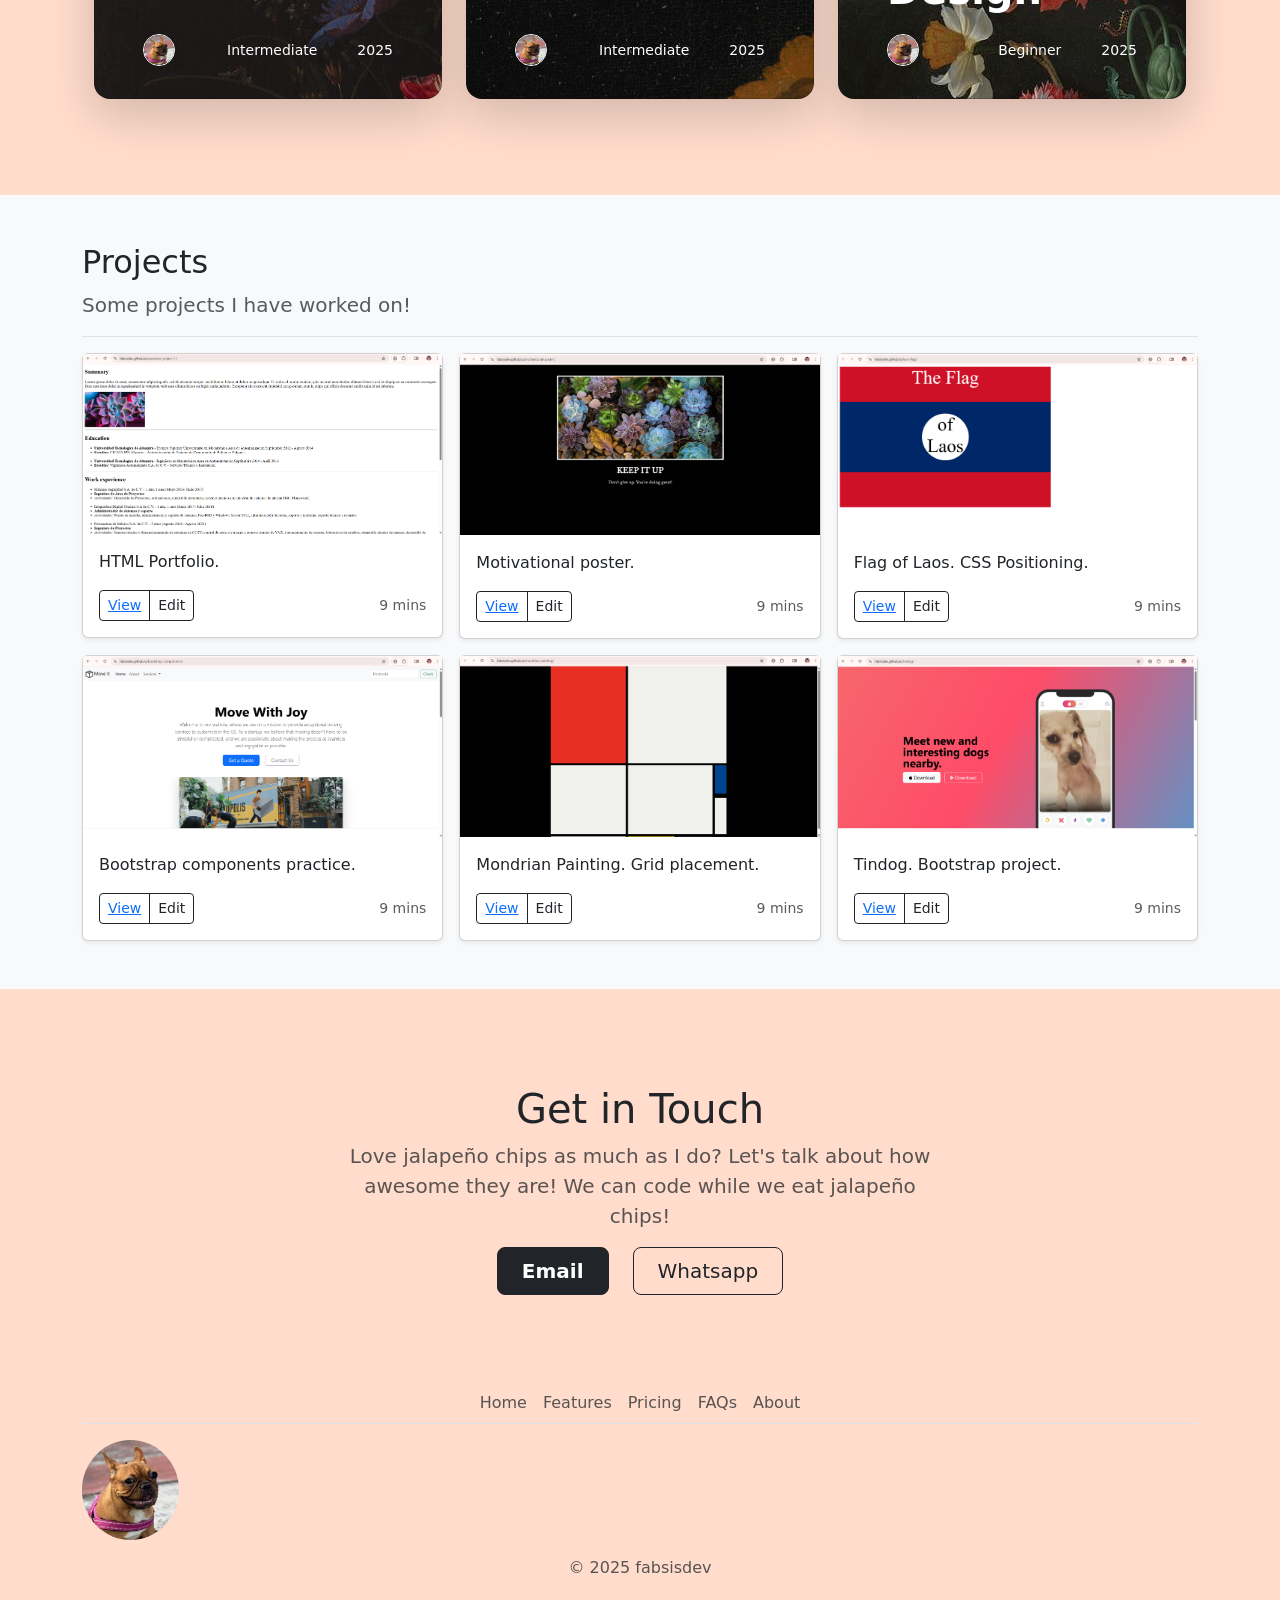
==== commit cb23ec8d: "Fix HTML structure and formatting issues" ====
--- a/index.html
+++ b/index.html
@@ -221,10 +221,11 @@
                 <li class="nav-item"><a href="#" class="nav-link px-2 text-body-secondary">FAQs</a></li>
                 <li class="nav-item"><a href="#" class="nav-link px-2 text-body-secondary">About</a></li>
             </ul>
-            <img class="mb-3 mags" src="./assets/images/mags.jpeg" alt="mags" />
+            <img class="mx-auto mb-3 mags" src="./assets/images/mags.jpeg" alt="mags" />
             <p class="text-center text-body-secondary">© 2025 fabsisdev</p>
         </footer>
     </div>
 </body>
 
 </html>
+
--- a/css/style.css
+++ b/css/style.css
@@ -21,4 +21,10 @@
     color: white;
     border-color: #212529;
     background-color: #212529;
-}+
+}
+.mags {
+    height: 100px;
+    border-radius: 50%;
+}
+
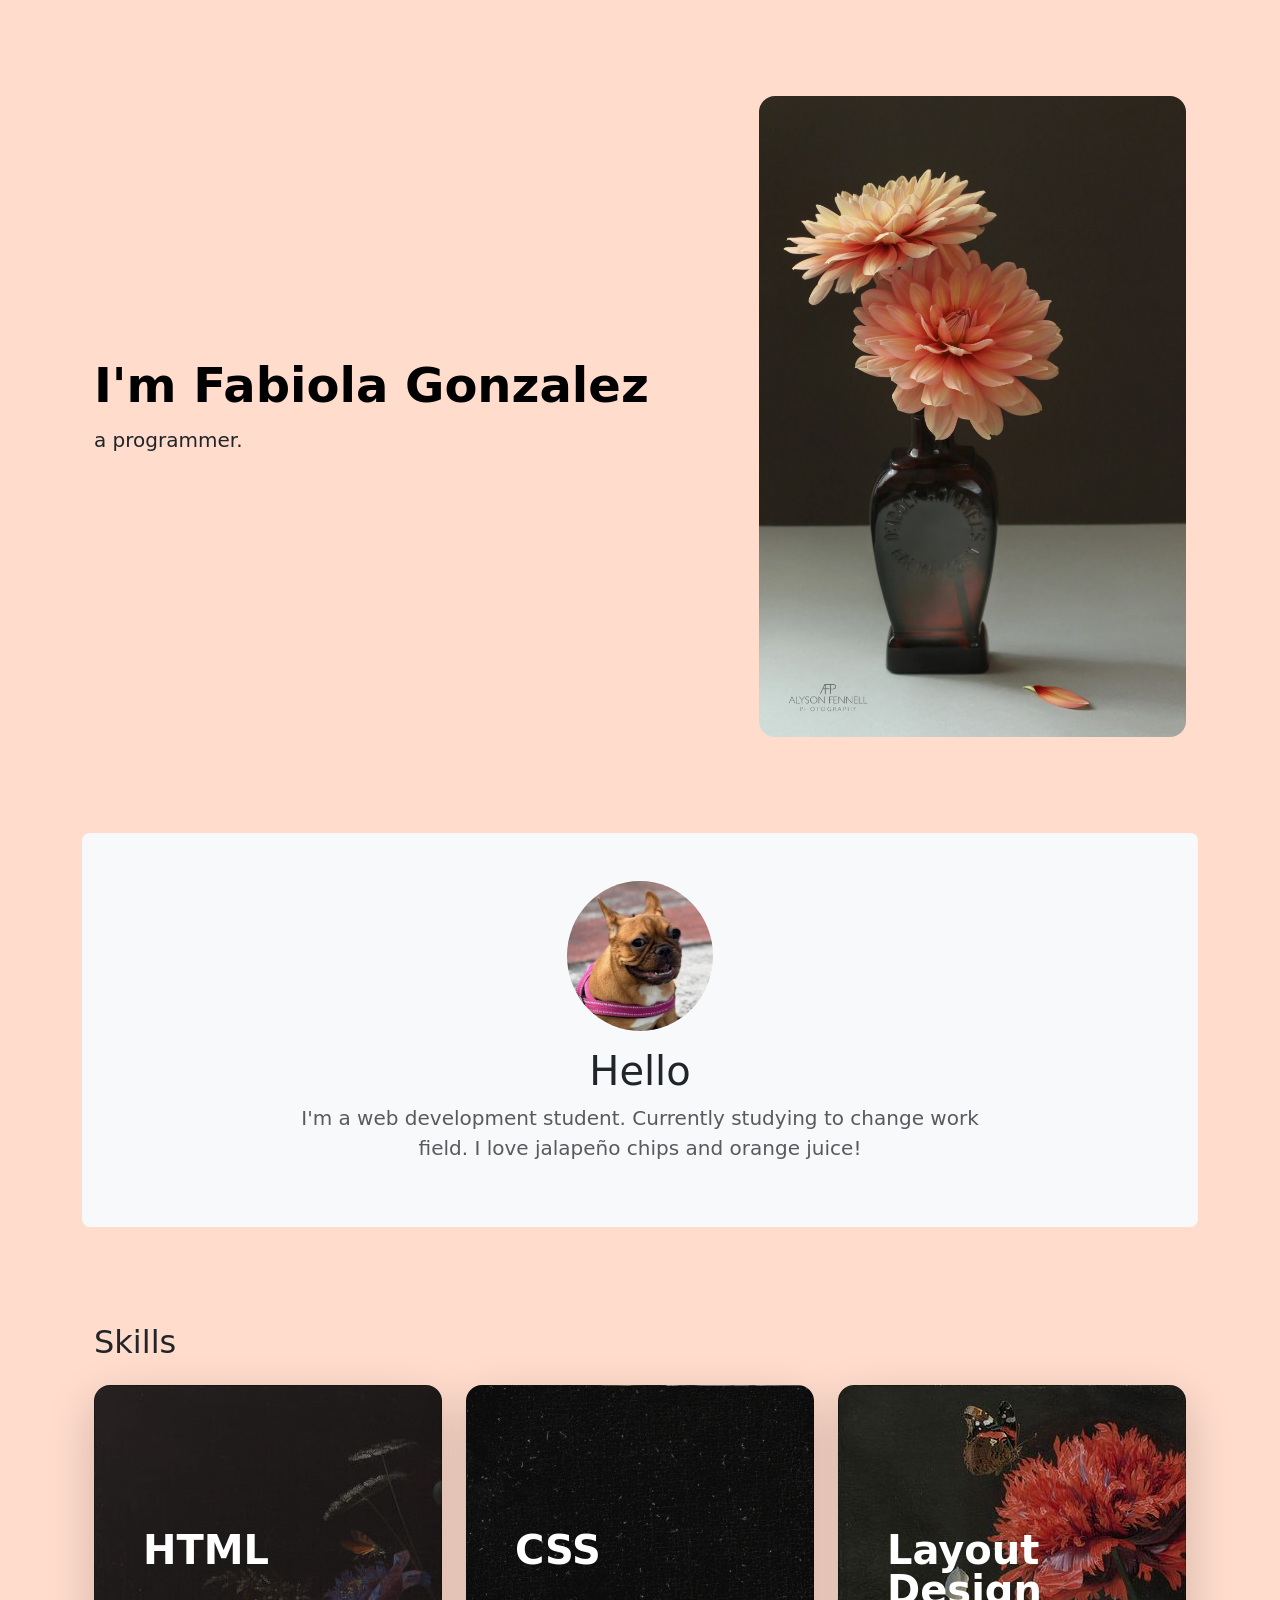
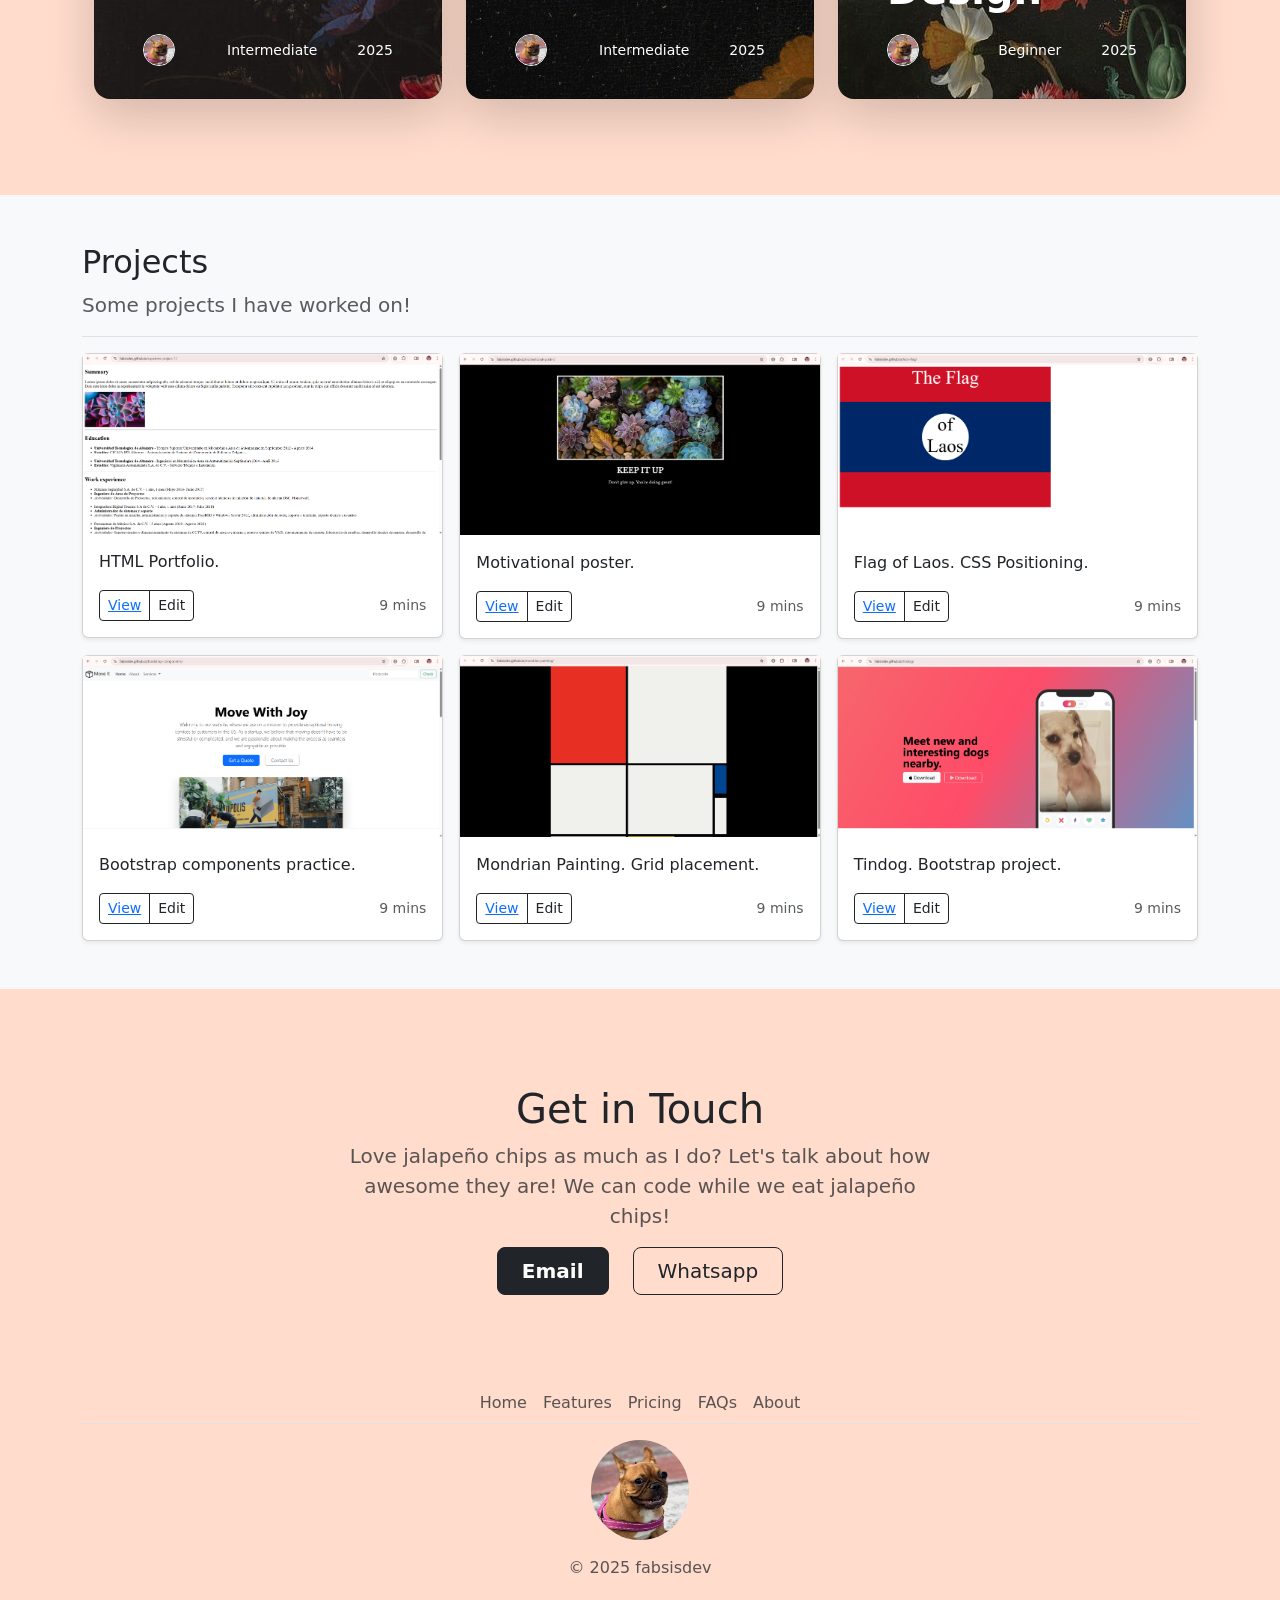
==== commit 94a45ac2: "Change favorite drink in introduction section Updated the introduction section to change the favorit" ====
--- a/index.html
+++ b/index.html
@@ -26,7 +26,7 @@
             <img src="./assets/images/mags.jpeg" height="150" class="rounded-circle">
             <h1 class="contact pt-3">Hello</h1>
             <p class="col-lg-8 mx-auto lead text-body-secondary">
-                I'm a web development student. Currently studying to change work field. I love jalapeño chips and beer!
+                I'm a web development student. Currently studying to change work field. I love jalapeño chips and orange juice!
             </p>
         </div>
     </div>
@@ -229,3 +229,4 @@
 
 </html>
 
+
--- a/css/style.css
+++ b/css/style.css
@@ -26,5 +26,7 @@
 .mags {
     height: 100px;
     border-radius: 50%;
+    display: block;
 }
 
+
